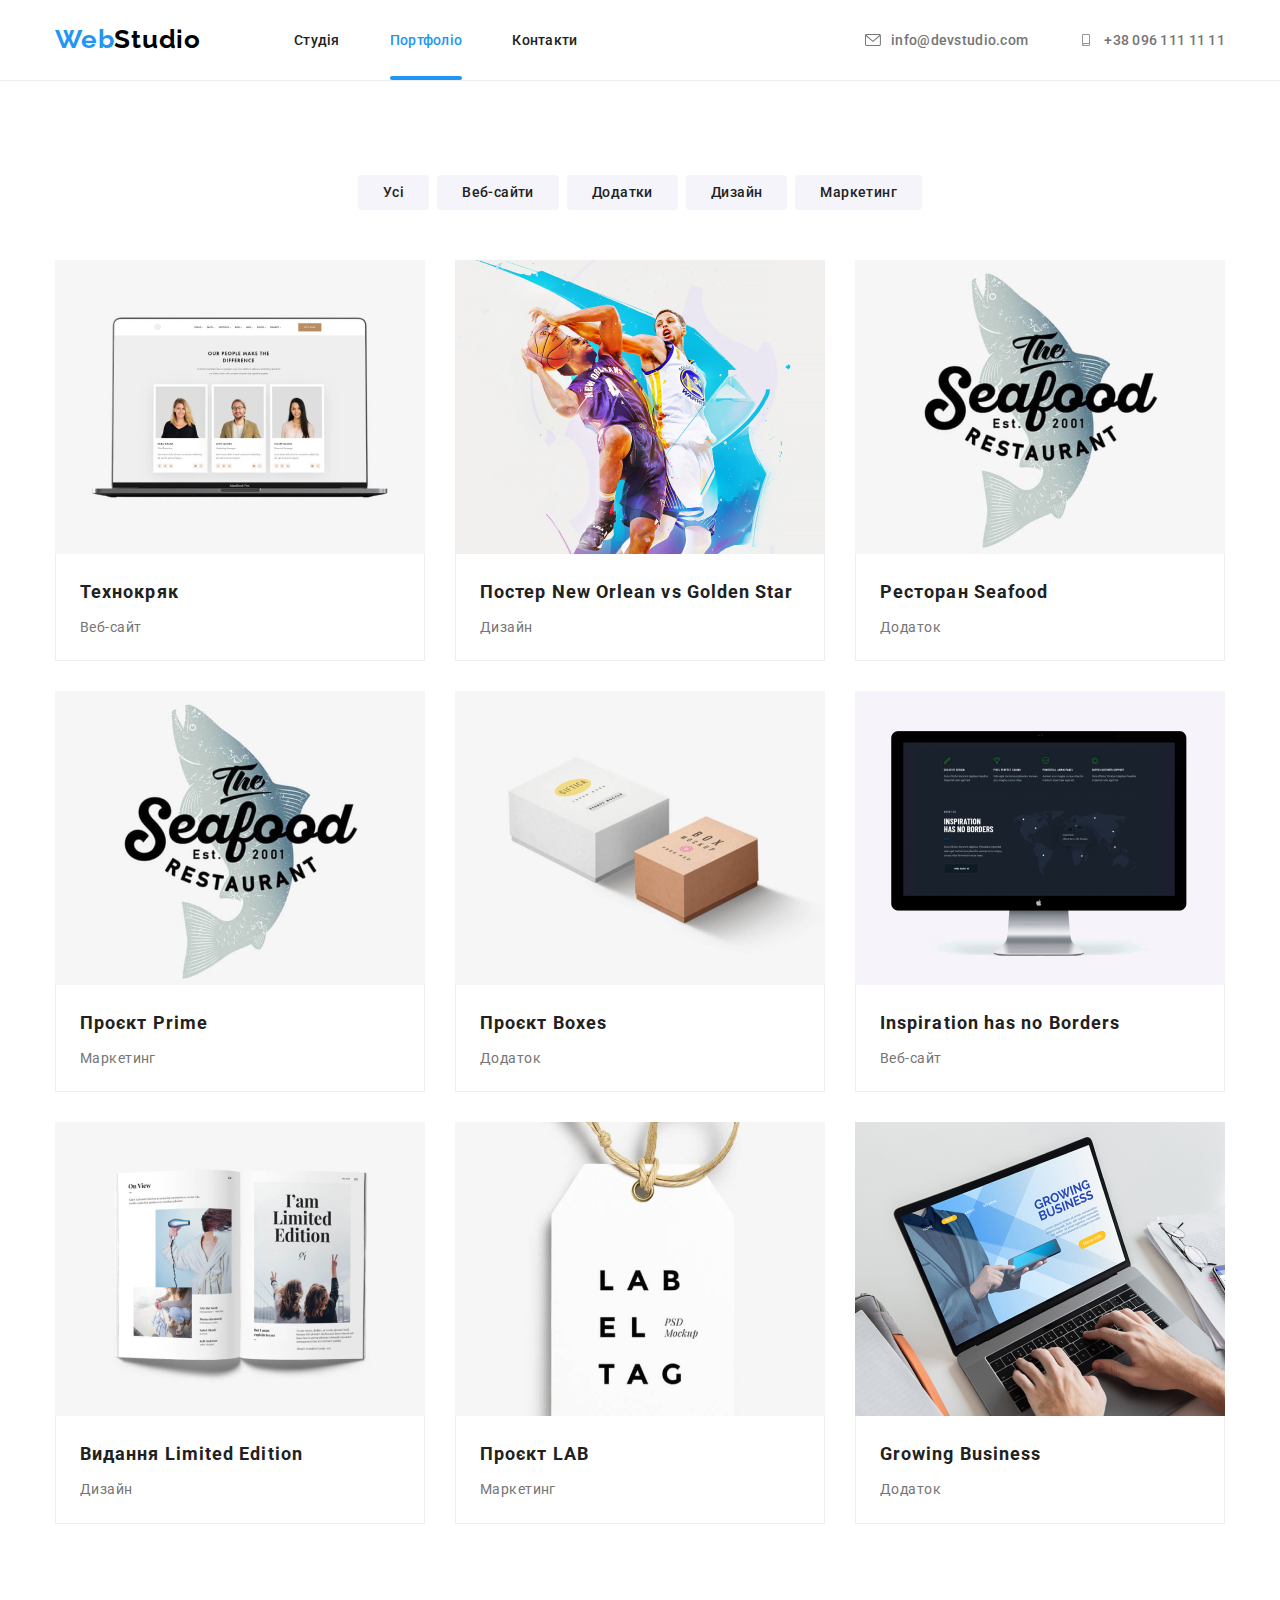
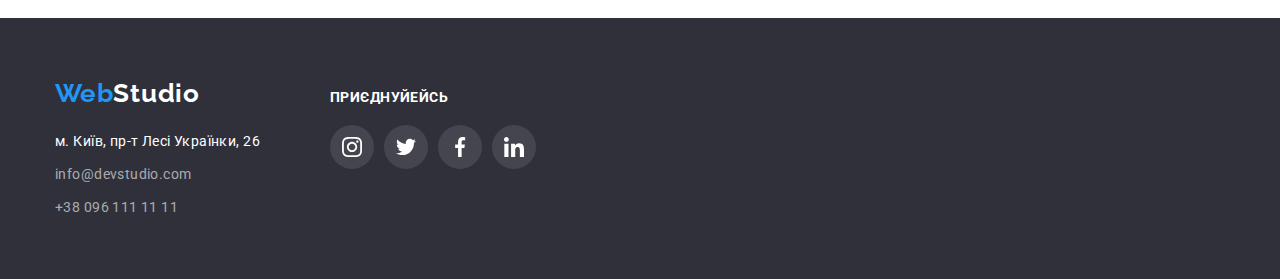
==== portfolio.html @ 69ad5445 "Initial commit" ====
<!DOCTYPE html>
<html lang="uk">

<head>
    <meta charset="UTF-8">
    <meta http-equiv="X-UA-Compatible" content="IE=edge">
    <meta name="viewport" content="width=device-width, initial-scale=1.0">
    <title>WebStudio</title>
    <link
        href="https://fonts.googleapis.com/css2?family=Raleway:wght@700&family=Roboto:wght@400;500;700;900&display=swap"
        rel="stylesheet" />
    <link rel="stylesheet"
        href="https://cdnjs.cloudflare.com/ajax/libs/modern-normalize/1.0.0/modern-normalize.min.css" />
    <link rel="stylesheet" href="./css/styles.css">
</head>

<body>
    <!--Навигація-->
    <header class="header">
    
        <div class="container">
            <a href="" lang="en" class="header-logo link ">Web<span class="accent">Studio</span></a>
            <nav class="nav">
                <ul class="nav-list list">
    
                    <li class="user"><a class="link up " href="./index.html">Студія</a></li>
                    <li class="user"><a class="link up current" href="./portfolio.html">Портфоліо</a></li>
                    <li class="user"><a class="link up" href="">Контакти</a></li>
                </ul>
            </nav>
            <!--Контактні данні-->
    
            <ul class="contacts-list list ">
                <li class="contacts-item ">
                    <a class="contacts-link link up" href="meilto:info@devstudio.com">
                        <svg class="icon-envelope" with="10" height="16">
                            <use href="./svg/symbol-defs.svg#mail"></use>
                        </svg>
                        info@devstudio.com
                    </a>
                </li>
                <li class="contacts-item "><a class="contacts-link link up" href="tel:+380961111111">
                        <svg class="icon-envelope" with="10" height="16">
                            <use href="./svg/symbol-defs.svg#smartphone"></use>
                        </svg>
                        +38 096 111 11
                        11</a>
                </li>
            </ul>
    
    
        </div>
    
    </header>
    <main>
        <section class="sekt">
            <div class="container teami">
                <h1 class="visually-hidden">Portfolio</h1>
                <ul class="my-btn list">
                    <li class="it-btn"><button type="button" class="button">Усі</button></li>
                    <li class="it-btn"><button type="button" class="button">Веб-сайти</button></li>
                    <li class="it-btn"><button type="button" class="button">Додатки</button></li>
                    <li class="it-btn"><button type="button" class="button">Дизайн</button></li>
                    <li class="it-btn"><button type="button" class="button">Маркетинг</button></li>
                </ul>
                <!--Портфолио-->
                <ul class="wrap list">
                    <li class="my-wrap">
                        <a class="seck-wrap link" href="">
                            <div class="project-thumb">
                                <div class="project-overlay">
                                    <p class="project-content">
                                        Технокряк это современная площадка распространения коронавируса. Компании используют эту платформу для цифрового
                                        шпионажа и атак на защищённые сервера конкурентов.
                                    </p>
                                </div>
                            <img src="./images/portfolio/texn.jpg"
                            alt="Ноутбук з відкритою сторінкою сайта з картками працівників " width="370">
                            </div>
                    <div class="wrap-img">
                            <h2 class="socials">Технокряк</h2>
                            <p class="text">Веб-сайт</p>
                    </div>

                        </a>
                        
                    </li>
                    <li class="my-wrap">
                     <a class="seck-wrap link" href="">
                        <div class="project-thumb">
                            <div class="project-overlay">
                                <p class="project-content">
                                    Технокряк это современная площадка распространения коронавируса. Компании используют эту платформу для цифрового
                                    шпионажа и атак на защищённые сервера конкурентов.
                                </p>
                            </div>
                        <img src="./images/portfolio/bask.jpg"
                        alt="Двоє чоловіків, які грають у баскетбол за різні команди, борються за м'яч"
                        width="370">
                        </div>
                        <div class="wrap-img">
                    <h2 lang="en" class="socials">Постер New Orlean vs Golden Star</h2>
                        <p class="text">Дизайн</p>
                </div>
                     </a>
                          </li>
                    <li class="my-wrap">
                        <a class="seck-wrap link" href="">
                            <div class="project-thumb">
                                <div class="project-overlay">
                                    <p class="project-content">
                                        Технокряк это современная площадка распространения коронавируса. Компании используют эту платформу для цифрового
                                        шпионажа и атак на защищённые сервера конкурентов.
                                    </p>
                                </div>
                            <img src="./images/portfolio/rest.jpg" alt="Полупрозрачная рыба на фоне надписи"
                            width="370">
                            </div>
                            <div class="wrap-img">
                        <h2 class="socials">Ресторан Seafood</h2>
                            <p class="text">Додаток</p>
                    </div>
                        </a>
                          

                    </li>
                    <li class="my-wrap">
                       <a class="seck-wrap link" href="">
                        <div class="project-thumb">
                            <div class="project-overlay">
                                <p class="project-content">
                                    Технокряк это современная площадка распространения коронавируса. Компании используют эту платформу для цифрового
                                    шпионажа и атак на защищённые сервера конкурентов.
                                </p>
                            </div>
                        <img src="./images/portfolio/irpods.jpg" alt="Великі навушники" width="370">
                        </div>
                        <div class="wrap-img">
                        <h2 lang="en" class="socials">Проєкт Prime</h2>
                            <p class="text">Маркетинг</p>
                    </div>
                       </a>
                           

                    </li>
                    <li class="my-wrap">
                        <a class="seck-wrap link" href="">
                            <div class="project-thumb">
                                <div class="project-overlay">
                                    <p class="project-content">
                                        Технокряк это современная площадка распространения коронавируса. Компании используют эту платформу для цифрового
                                        шпионажа и атак на защищённые сервера конкурентов.
                                    </p>
                                </div>
                            <img src="./images/portfolio/box.jpg" alt="Дві коробки - велика та маленька" width="370">
                            </div>
                            <div class="wrap-img">
                                <h2 lang="en" class="socials">Проєкт Boxes</h2>
                                    <p class="text">Додаток</p>
                            </div>
                        </a>
                           

                    </li>
                    <li class="my-wrap">
                        <a class="seck-wrap link" href="">
                            <div class="project-thumb">
                                <div class="project-overlay">
                                    <p class="project-content">
                                        Технокряк это современная площадка распространения коронавируса. Компании используют эту платформу для цифрового
                                        шпионажа и атак на защищённые сервера конкурентов.
                                    </p>
                                </div>
                            <img src="./images/portfolio/monitor.jpg"
                            alt="Компьютер с открытой страницой сайта с изображением карты" width="370">
                            </div>
                    <div class="wrap-img">
                            <h2 lang="en" class="socials">Inspiration has no Borders</h3>
                            <p class="text">Веб-сайт</p>
                    </div>
                        </a>
                           

                    </li>
                    <li class="my-wrap">
                        
                        <a class="seck-wrap link" href="">
                            <div class="project-thumb">
                                <div class="project-overlay">
                                    <p class="project-content">
                                        Технокряк это современная площадка распространения коронавируса. Компании используют эту платформу для цифрового
                                        шпионажа и атак на защищённые сервера конкурентов.
                                    </p>
                                </div>
                            <img src="./images/portfolio/book.jpg"
                            alt="Відкрита книга із зображеннями жінок написом обмежений випуск" width="370">
                            </div>
                            <div class="wrap-img">
                            <h2 lang="en" class="socials">Видання Limited Edition</h3>
                            <p class="text">Дизайн</p>
                            </div></a>

                    </li>
                    <li class="my-wrap">
                        
                           <a class="seck-wrap link" href="">
                            <div class="project-thumb">
                                <div class="project-overlay">
                                    <p class="project-content">
                                        Технокряк это современная площадка распространения коронавируса. Компании используют эту платформу для цифрового
                                        шпионажа и атак на защищённые сервера конкурентов.
                                    </p>
                                </div>
                            <img src="./images/portfolio/lebe.jpg" alt="Бірка з написом Lab el tag в PSD макеті"
                            width="370">
                            </div>
                            <div class="wrap-img">
                            <h2 lang="en" class="socials">Проєкт LAB</h3>
                            <p class="text">Маркетинг</p>
                    </div>
                           </a>

                    </li>
                    <li class="my-wrap">
                        
                          <a class="seck-wrap link" href="">
                            <div class="project-thumb">
                                <div class="project-overlay">
                                    <p class="project-content">
                                        Технокряк это современная площадка распространения коронавируса. Компании используют эту платформу для цифрового
                                        шпионажа и атак на защищённые сервера конкурентов.
                                    </p>
                                </div>
                            <img src="./images/portfolio/laptop.jpg"
                            alt="Чоловічі руки натискають на кнопки клавіатури в ноутбуку, в якому відкрито сторінку із зображенням чоловіка з телефоном"
                            width="370">
                            </div>
                    <div class="wrap-img">
                        <h2 lang="en" class="socials">Growing Business</h3>
                            <p class="text">Додаток</p>
                    </div>
                          </a>

                    </li>
                </ul>
            </div>

        </section>
    </main>
 <!--Футер-->
 <footer class="address">
    <div class="container footer-flex">
     <div>
        <a href="./index.html" lang="en" class="footer-logo link">Web<span class="accent">Studio</span></a>
        
        <address class="footer-address">
            <ul class="list">
                <li class="add-link"><a href="https://goo.gl/maps/Q1Ch7mxqpmP8pEwYA" target="_blank"
                        rel="noopener nofollow " class="adress-link link">м. Київ, пр-т Лесі Українки, 26</a></li>
                <li class="abb-link"><a class="address-contact link"
                        href="meilto:info@devstudio.com">info@devstudio.com</a></li>
                <li class="abb-link"><a class="address-contact link" href="tel:+380961111111">+38 096 111 11 11</a></li>
            </ul>
    

    </address>
     </div>
    <div class="accost">
        <p class="social-title">ПРИЄДНУЙЕЙСЬ</p>
        <ul class="network-list-company list">
            <li class="item">
                <a href="#" class="network-link-company">
                    <svg class="icon-network-company">
                        <use href="./svg/symbol-defs.svg#instagram"></use>
                    </svg>
                </a>
            </li>
            <li class="item">
                <a href="#" class="network-link-company">
                    <svg class="icon-network-company">
                        <use href="./svg/symbol-defs.svg#twitter-"></use>
                    </svg>
                </a>
            </li>
            <li class="item">
                <a href="#" class="network-link-company">
                    <svg class="icon-network-company">
                        <use href="./svg/symbol-defs.svg#facebook"></use>
                    </svg>
                </a>
            </li>
            <li class="item">
                <a href="#" class="network-link-company">
                    <svg class="icon-network-company">
                        <use href="./svg/symbol-defs.svg#linkedin"></use>
                    </svg>
                </a>
            </li>
        </ul>
    </div>
</div>
</div>
</footer>


</body>

</html>
---- css/styles.css ----
:root {
  --primary-text-color: #757575;
  --title-text-color: #212121;
  --acccent-color: #2196f3;
  --primary-white-color: #ffffff;
  --black-color: #000000;
  --text-footer: rgba(255, 255, 255, 0.6);
  --secondary-bg-color: #f5f4fa;
  --title-text-color: #212121;
  --footer-bg-color: #2f303a;
  --primary-font-weight: 400;
  --secondary-font-weight: 500;
  --title-font-weight: 700;
  --hero-title-font-weight: 900;
}
body {
  background-color: var(--primary-white-color);
  color: var(--primary-text-color);
  letter-spacing: 0.03em;
  font-family: Roboto, sans-serif;
  font-size: 14px;
}
.visually-hidden {
  position: absolute;
  white-space: nowrap;
  width: 1px;
  height: 1px;
  overflow: hidden;
  border: 0;
  padding: 0;
  clip: rect(0 0 0 0);
  clip-path: inset(50%);
  margin: -1px;
}
.link {
  text-decoration: none;
  color: inherit;
  
}

.list {
  margin: 0;
  padding-left: 0;
  list-style: none;
}
h1,
h2,
h3,
h4,
h5,
h6
p{
  margin: 0;
}
img{
  margin-right: 0;
  display: block;
  /*min-width: 100%;*/
  height: auto;
}

.container{
  width: 1200px;
  margin: 0 auto;
  padding: 0 15px;
}
.section{
  padding-top: 94px;
  padding-bottom: 94px;
}
/* Навігація*/

.header .container{
  display: flex;
  align-items: center;
 
}
.header{
  border-bottom: 1px solid #ECECEC;

}
.header-logo {
  align-items: center;
display: block; 
padding-top: 24px;
padding-bottom: 25px;
  font-weight: 700;
  font-size: 26px;
  font-family: 'Raleway';
  letter-spacing: 0.03em;
  color: var(--acccent-color);
  line-height: calc(31 / 26);
}
.header-logo .accent {
  color: var(--black-color);
}
.footer-logo {
  display: block;
    font-family: 'Raleway';
  font-style: normal;
  font-weight: 700;
  font-size: 26px;
  line-height: calc(31 / 26);
  color: var(--acccent-color);
}

.accent {
  font-weight: 700;
  font-family: 'Raleway';
  letter-spacing: 0.03em;
  color: var(--primary-white-color);
  line-height: calc(16 / 14);
}

.nav {    margin-left: 93px;
  color: var(--title-text-color);
  font-weight: 500;
  font-size: 14px;
  letter-spacing: 0.02em;
  line-height: calc(16 / 14);
}
.nav a:hover,.nav:focus {
  color: var(--acccent-color);
}
.current{
 position: relative;
 
    color: var(--acccent-color)
}
.nav-list{
 
  display: flex;
  align-items: center;
  gap: 50px;
}
.user .up:focus{
  color: #2196F3;;
}
.current::after{position: absolute;
  display: block;
  width: 100%;
content:'';
background: #2196F3;
border-radius: 2px;

height: 4px;
bottom: 0;

}
.up{
  align-items: center;
  display: block;
  padding-top: 32px;
  padding-bottom: 32px;
  transition-property: color;
  transition-duration:  250ms;
  transition-timing-function: cubic-bezier(0.4, 0, 0.2, 1);
}
.up:focus{border-radius: 4px; border: 1px solid #2196F3;

}
.user:focus{ border-radius: 4px; border: 1px solid #2196F3;}
.icon-envelope{
  margin-right: 10px;
  width: 16px;
  height: 12px;
  fill: currentColor;
  
}

.contacts-link {
  display: flex;
  align-items: center;
  font-size: 14px;
  color: var(--primary-text-color);
  letter-spacing: 0.02em;
  font-weight: 500;
  line-height: calc(16 / 14);
}
.contacts-link:hover,
.contacts-link:focus {
  color: var(--acccent-color);
  letter-spacing: 0.02em;
  font-weight: 500;
  line-height: calc(16 / 14);
}
.contacts-list{
  display: flex;
  align-items: center;
  margin-left: auto;
}
.contacts-item + .contacts-item{
margin-left: 50px;
}
/*Структура діяльності*/
.hero {margin: 0 auto;
    max-width: 1600px;
    min-height: 600px;
  padding: 200px 0;
  background: var(--footer-bg-color);
  background-image: linear-gradient(to right, rgba(47, 48, 58, 0.4), rgba(47, 48, 58, 0.4)), url(../svg/hero-bg.jpg);
  background-size: cover;
  background-position: center;
}
.hiro-title {
  color: var(--primary-white-color);
  font-weight: 900;
  font-size: 44px;
  line-height: 1.36;
  text-align: center;
  letter-spacing: 0.06em;
  text-transform: uppercase;
  width: 696px;
  margin: 0 auto;
  margin-bottom: 30px;
}

.hero .button {
  background: var(--acccent-color);
  color: var(--primary-white-color);
  cursor: pointer;
  font-family: inherit;
  font-weight: 700;
  font-size: 16px;
  line-height: 1.88;
  text-align: center;
  letter-spacing: 0.06em;
}
.features-title {
  margin-bottom: 10px;
  font-weight: 700;
  font-size: 14px;
  line-height: calc(16 / 14);
  color: var(--title-text-color);
  text-transform: uppercase;
}
.icons-features {
  display: flex;
  justify-content: center;
  align-items: center;
background: #F5F4FA;
border-radius: 4px;
height: 120px;
margin-bottom: 30px;}
.my-features {
  display: flex;
  column-gap: 30px;}
.features-item {width: 270px;}
.features-text {
 margin-top: 0;
  margin-bottom: 0px;
  line-height: calc(24 / 14);
}
/*Чим ми займаємося*/
.doing-list{
  display: flex;
  column-gap: 30px;
}

.doing {
 padding-top: 0;
 
}
.team {
  padding-top: 94px;
  padding-bottom: 94px;
  background: #F5F4FA;
}
.section-title{
margin-bottom: 50px;
  font-weight: 700;
  font-size: 36px;
  line-height: 1.16;
  letter-spacing: 0.03em;
  color: var(--title-text-color);
  text-align: center;
  
}
.thumb  {
  align-items: center;
  position: relative;
  width: 370px;
}
.work-thumb {
 
  position: absolute;
  width: 100%;
  height: 70px;
  display: flex;
  flex-direction: column;
 justify-content: center;
  font-family: 'Roboto';
font-style: normal;
font-weight: 700;
font-size: 14px;
line-height: 16px;
text-align: center;
letter-spacing: 0.03em;
text-transform: uppercase;
background: rgba(47, 48, 58, 0.8);
color: #FFFFFF;
 bottom: 0;
}
.work-thumb .h3{
  text-align: center;
  align-items: center;
  justify-content: center;
}
/*Наша команда*/
.team-list{
  display: flex;
  column-gap: 30px;
}
.team-item {padding-top: 94px;
  padding-bottom: 94px;
  background: #F5F4FA;
}
.team-it{
  box-shadow: 0px 1px 3px rgba(0, 0, 0, 0.12), 0px 1px 1px rgba(0, 0, 0, 0.14), 0px 2px 1px rgba(0, 0, 0, 0.2);
border-radius: 0px 0px 4px 4px;
  background: #FFFFFF;
}
.team-img{
justify-content: center;
padding-top: 30px;
padding-bottom: 30px;
background: #FFFFFF;

}
.team-user {
  text-align: center;

  font-size: 16px;
  font-weight: 500;
  line-height: calc(19 / 16);

  color: var(--title-text-color);
}
.team-text {
  margin-top: 10px;
  margin-bottom: 0;
  text-align: center;
  font-family: inherit;
  font-size: 16px;
  line-height: calc(19 / 16);
  font-family: 'Roboto';
font-style: normal;
font-weight: 400;
color: #757575;
letter-spacing: 0.03em;
}
.icon-list {
  display: flex;
  margin-top: 16px;
  gap: 10px;
  justify-content: center;
  text-align: center;
}

.icon-link {
  display: flex;
  
  transition-property: color, background-color;
    transition-duration: 250ms;
    transition-timing-function: cubic-bezier(0.4, 0, 0.2, 1);
  align-items: center;
  justify-content: center;
   border-radius: 50%;
   color: #AFB1B8;
width: 100%;
height: 100%;
}
.icon-link:hover,
.icon-link:focus {
  color:#FFFFFF;
  background-color: #2196F3;
  
}
.icon-network {
  transition-property: background-color;
  transition-property: color;
 width: 20px;
  height: 20px;
  fill: currentColor;

}
/*ПОСТІЙНІ КЛІЄНТИ*/
.clients-list{
 
  display: flex;
gap: 30px;
justify-content: center;
 width: 100%;
height: 100%;

}
.clients-list .itemi:focus{
  border: 1px solid #2196F3;
}

.itemi{
 
 width: 170px;
height: 92px;
border: 1px solid #AFB1B8;
border-radius: 4px;
justify-content: center;
display: block;
align-items: center;

}


.itemi:hover, .itemi:focus{
  border: 1px solid #2196F3;
}
.client-icons{
 

}
.client-link:hover,.client-link:focus{
  color: #2196F3;
  transition-property: border-color;
  transition-property: color;
}
.client-link{
  transition-property: color, border-color;
  transition-duration: 250ms;
  transition-timing-function: cubic-bezier(0.4, 0, 0.2, 1);
  display: inline-flex;
  justify-content: center;
  align-items: center;
 width: 100%;
height: 100%;
fill: currentColor;
color: #AFB1B8;
}

/*Кнопки*/

.bt{text-align: center;}
.hero-btn {
  width: 216px;
  height: 50px;
justify-content: center;
font-weight: 700;
  font-family: 'Roboto';
  border: 0;
  border-radius: 4px;
  background: var(--acccent-color);
  font-style: normal;
  font-weight: 500;
  line-height: calc(30 / 16);
  text-align: center;
  color: var(--primary-white-color);
  cursor: pointer;
  letter-spacing: 0.06em;
}

.hero-btn:hover, .hero-btn:focus  {
background: #188CE9;
}

    .sekt{
 padding-top: 94px;
    padding-bottom: 94px;
    }
.my-btn{
 justify-content: center;
  margin-bottom: 50px;
  gap: 8px;
  display: flex;
 
}


.it-btn:hover, it-btn:focus{
  box-shadow: 0px 1px 1px rgb(0 0 0 / 12%), 0px 4px 4px rgb(0 0 0 / 6%), 1px 4px 6px rgb(0 0 0 / 16%);
}
.button {
  transition-property: color, background-color;
    transition-duration: 250ms;
    transition-timing-function: cubic-bezier(0.4, 0, 0.2, 1);
  padding: 6px 25px;
  cursor: pointer;
  font-family: 'Roboto';
  border: 0;
  border-radius: 4px;
  color: var(--title-text-color);
  background: var(--secondary-bg-color);
  font-style: normal;
 letter-spacing: 0.03em;
  font-weight: 500;
  line-height: calc(26 / 16);
  text-align: center;
  color: var(--title-text-color);
}

.button:hover,
.button:focus {
  cursor: pointer;
  font-weight: 500;
  border-radius: 4px;
  border: 0;
  background: var(--acccent-color);
  color: #ffffff;
  font-style: normal;
  font-weight: 500;
  line-height: calc(26 / 16);
  text-align: center;
  box-shadow: 0px 3px 1px rgba(0, 0, 0, 0.1), 0px 1px 2px rgba(0, 0, 0, 0.08), 0px 2px 2px rgba(0, 0, 0, 0.12);
}
/*Футер*/
.address{
background: #2F303A;
padding-bottom: 60px;
padding-top: 60px;
}
.footer-address{
  margin-top: 20px;
font-style: normal;
}
.add-link{
margin-top: 20px;
}
.abb-link{
margin-top: 9px;
}
.adress-link{
display: block;

font-size: 14px;
color: #FFFFFF;
line-height: calc(24 / 14);
}
.address-contact{
  display: block;
  transition-property: color;
  transition-duration: 250ms;
font-weight: 400;
font-size: 14px;
line-height: calc(24 / 14);
color: rgba(255, 255, 255, 0.6);

}
.address-contact:hover, .address-contact:focus{
  color: #2196F3;
}
/*Портфолио*/
.wrap{ 
  display: block;
 display: flex;
flex-wrap: wrap;
gap: 30px;
width: 100%;    
}
.project-thumb {position: relative;
  overflow: hidden;
}
.project-overlay{
 
  position: absolute;
  width: 100%;
  height: 100%;
 
  top: 0;
  left: 0;
  background-color: rgba(33, 150, 243, 0.9);

  transform: translatey(100%);
  transition: transform 250ms cubic-bezier(0.4, 0, 0.2, 1);
}
.my-wrap a:hover .project-overlay,
.my-wrap a:focus .project-overlay {
  transform: translatey(0);
}

.project-content{
  margin: 0;
  font-family: 'Roboto';
font-style: normal;
font-weight: 400;
font-size: 18px;
line-height: 28px;
margin: 0;
padding: 64px 24px;
letter-spacing: 0.03em;

color: #FFFFFF;
}
.my-wrap{
  display: flex;
}
.seck-wrap {
  background: #FFFFFF;

  transition-property: color, background-color;
  transition-duration: 250ms;
  transition-timing-function: cubic-bezier(0.4, 0, 0.2, 1);
  display: block;
}
.seck-wrap:hover,.seck-wrap:focus{
  box-shadow: 0px 1px 1px rgba(0, 0, 0, 0.12), 0px 4px 4px rgba(0, 0, 0, 0.06), 1px 4px 6px rgba(0, 0, 0, 0.16);
}
.my-wrap:hover,.my-wrap:focus{
  box-shadow: 0px 1px 1px rgba(0, 0, 0, 0.12), 0px 4px 4px rgba(0, 0, 0, 0.06), 1px 4px 6px rgba(0, 0, 0, 0.16);
}
.wrap-img{
padding-left: 24px;
padding-right: 24px;
padding-top: 20px;
padding-bottom: 20px;
border-bottom:1px solid #EEEEEE;
border-left:1px solid #EEEEEE;
border-right:1px solid #EEEEEE;
flex-wrap: wrap;
}
.socials {
 
  margin-bottom: 0;
  font-style: normal;
  font-weight: 700;
  line-height: calc(36 / 18);
  letter-spacing: 0.06em;
  color: var(--title-text-color);
  font-size: 18px;
}
.text {margin-top: 4px;
  margin-bottom: 0;
  font-style: normal;
  font-weight: 400;
  line-height: calc(30 / 16);
}
/*ПРИЄДНУЙЕЙСЬ*/
.social-title{
  font-family: 'Roboto';
font-style: normal;
font-weight: 700;
line-height: calc(16 / 14);
line-height: 16px;
letter-spacing: 0.03em;
text-transform: uppercase;
margin-bottom: 20px;
margin-top: 0;
color: #FFFFFF;
}
.accost{margin-left: 70px;}
.network-list-company{
  display: flex;
}
.network-list-company{
  gap: 10px;
}
.network-link-company{
  transition-property: background-color;
  transition-duration: 250ms;
  transition-timing-function: cubic-bezier(0.4, 0, 0.2, 1);
  display: inline-flex;
  align-items: center;
  justify-content: center;
  border-radius: 50%;
  background: rgba(255, 255, 255, 0.1);
  width: 44px;
  height: 44px;}
.icon-network-company{
  height: 20px;
  width: 20px;
  transition-property: color;
  transition-duration: 250ms;
  }
  
  .network-link-company{
    fill: #FFFFFF;
  }
.network-link-company:hover,.network-link-company:focus{
    background: #2196F3;
    cursor: pointer;
  }
.footer-flex{   
   display: flex;
  align-items: baseline;}
  .item{
    transition-property: background-color;
    transition-duration: 250ms;
    transition-timing-function: cubic-bezier(0.4, 0, 0.2, 1);
    width: 44px;
  height: 44px;
  }
  
   
/* Modal */
.backdrop {
  position: fixed;
  top: 0;
  left: 0;
  width: 100%;
  height: 100%;
  background-color: rgba(0, 0, 0, 0.2);
  opacity: 1;

  transition: opacity 250ms;
}

.backdrop.is-hidden {
  opacity: 0;
  pointer-events: none;
}

.backdrop.is-hidden .modal {
  transform: translate(-50%, -50%) scale(0.9);
  opacity: 0;
}

.modal {
  position: absolute;
  top: 50%;
  left: 50%;

  min-height: 580px;
  min-width: 528px;

  box-shadow: 0px 1px 3px rgba(0, 0, 0, 0.12), 0px 1px 1px rgba(0, 0, 0, 0.14),
    0px 2px 1px rgba(0, 0, 0, 0.2);
  border-radius: 4px;
  background-color: var(--primary-white-color);

  transform: translate(-50%, -50%) scale(1);
  opacity: 1;
  transition: transform 250ms cubic-bezier(0.4, 0, 0.2, 1),
    opacity 250ms cubic-bezier(0.4, 0, 0.2, 1);
}

.modal-button {
  position: absolute;
  top: 8px;
  right: 8px;

  display: inline-flex;
  justify-content: center;
  align-items: center;

  padding: 0;
  width: 30px;
  height: 30px;
  border: 1px solid rgba(0, 0, 0, 0.1);
  border-radius: 50%;
  background-color: #FFFFFF;
}

.modal-button:hover,
.modal-button:focus {
  cursor: pointer;
  /* color: var(--accent-color); */
}

.icon-close:hover,
.icon-close:focus {
  fill: currentColor;
}
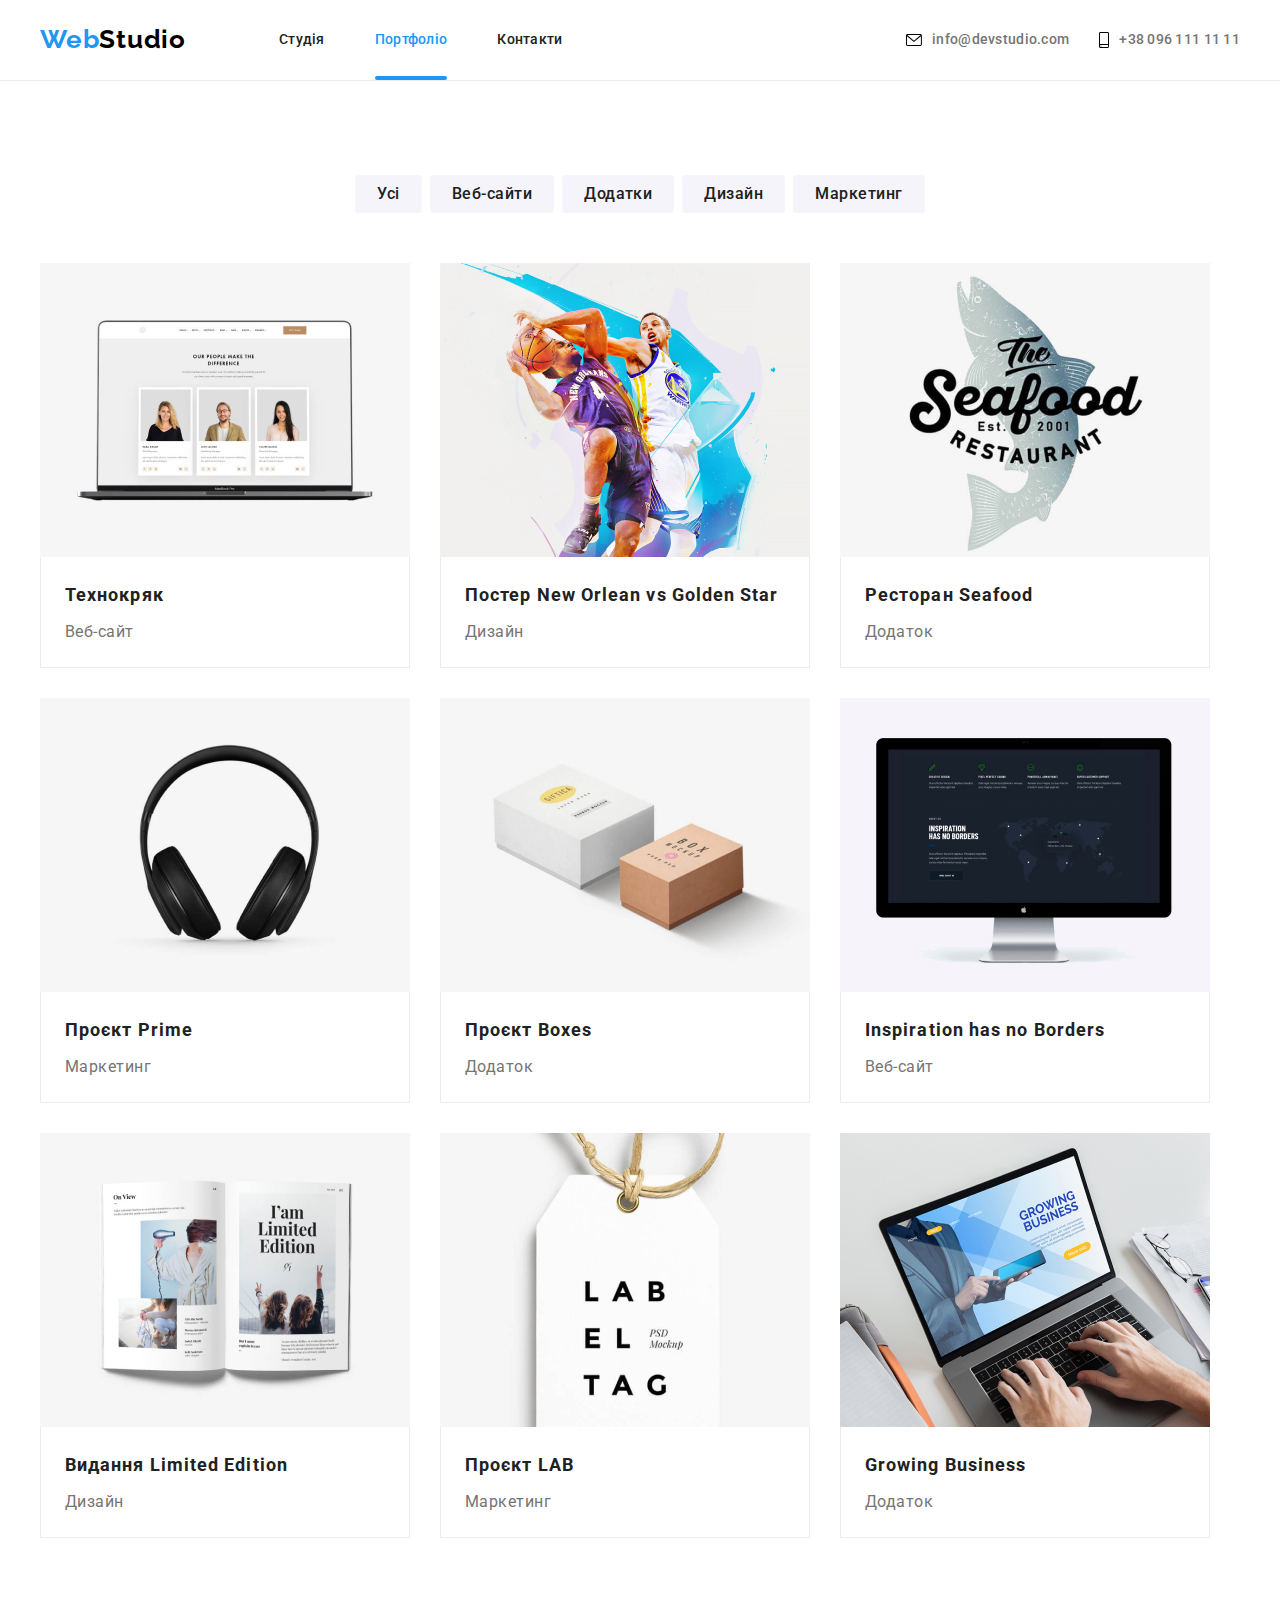
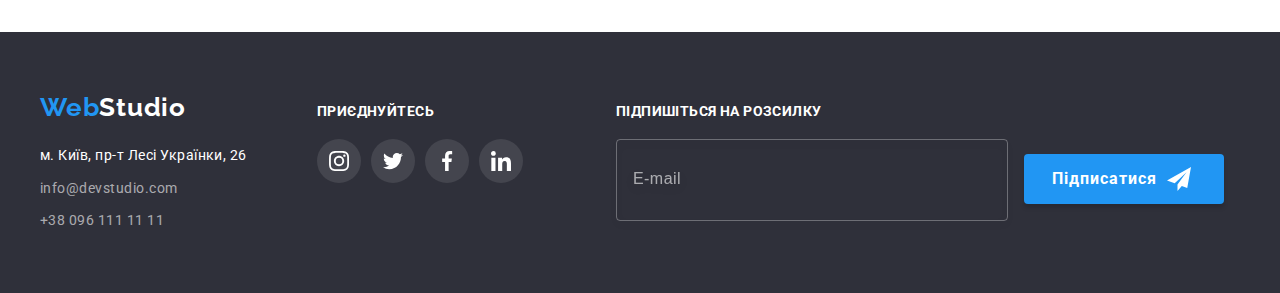
==== commit e0a826db: "jjj" ====
--- a/portfolio.html
+++ b/portfolio.html
@@ -1,308 +1,364 @@
-<!DOCTYPE html>
-<html lang="uk">
-
-<head>
-    <meta charset="UTF-8">
-    <meta http-equiv="X-UA-Compatible" content="IE=edge">
-    <meta name="viewport" content="width=device-width, initial-scale=1.0">
-    <title>WebStudio</title>
-    <link
-        href="https://fonts.googleapis.com/css2?family=Raleway:wght@700&family=Roboto:wght@400;500;700;900&display=swap"
-        rel="stylesheet" />
-    <link rel="stylesheet"
-        href="https://cdnjs.cloudflare.com/ajax/libs/modern-normalize/1.0.0/modern-normalize.min.css" />
-    <link rel="stylesheet" href="./css/styles.css">
-</head>
-
-<body>
-    <!--Навигація-->
-    <header class="header">
-    
-        <div class="container">
-            <a href="" lang="en" class="header-logo link ">Web<span class="accent">Studio</span></a>
-            <nav class="nav">
-                <ul class="nav-list list">
-    
-                    <li class="user"><a class="link up " href="./index.html">Студія</a></li>
-                    <li class="user"><a class="link up current" href="./portfolio.html">Портфоліо</a></li>
-                    <li class="user"><a class="link up" href="">Контакти</a></li>
-                </ul>
-            </nav>
-            <!--Контактні данні-->
-    
-            <ul class="contacts-list list ">
-                <li class="contacts-item ">
-                    <a class="contacts-link link up" href="meilto:info@devstudio.com">
-                        <svg class="icon-envelope" with="10" height="16">
-                            <use href="./svg/symbol-defs.svg#mail"></use>
-                        </svg>
-                        info@devstudio.com
-                    </a>
-                </li>
-                <li class="contacts-item "><a class="contacts-link link up" href="tel:+380961111111">
-                        <svg class="icon-envelope" with="10" height="16">
-                            <use href="./svg/symbol-defs.svg#smartphone"></use>
-                        </svg>
-                        +38 096 111 11
-                        11</a>
-                </li>
-            </ul>
-    
-    
-        </div>
-    
-    </header>
-    <main>
-        <section class="sekt">
-            <div class="container teami">
-                <h1 class="visually-hidden">Portfolio</h1>
-                <ul class="my-btn list">
-                    <li class="it-btn"><button type="button" class="button">Усі</button></li>
-                    <li class="it-btn"><button type="button" class="button">Веб-сайти</button></li>
-                    <li class="it-btn"><button type="button" class="button">Додатки</button></li>
-                    <li class="it-btn"><button type="button" class="button">Дизайн</button></li>
-                    <li class="it-btn"><button type="button" class="button">Маркетинг</button></li>
-                </ul>
-                <!--Портфолио-->
-                <ul class="wrap list">
-                    <li class="my-wrap">
-                        <a class="seck-wrap link" href="">
-                            <div class="project-thumb">
-                                <div class="project-overlay">
-                                    <p class="project-content">
-                                        Технокряк это современная площадка распространения коронавируса. Компании используют эту платформу для цифрового
-                                        шпионажа и атак на защищённые сервера конкурентов.
-                                    </p>
-                                </div>
-                            <img src="./images/portfolio/texn.jpg"
-                            alt="Ноутбук з відкритою сторінкою сайта з картками працівників " width="370">
-                            </div>
-                    <div class="wrap-img">
-                            <h2 class="socials">Технокряк</h2>
-                            <p class="text">Веб-сайт</p>
-                    </div>
-
-                        </a>
-                        
-                    </li>
-                    <li class="my-wrap">
-                     <a class="seck-wrap link" href="">
-                        <div class="project-thumb">
-                            <div class="project-overlay">
-                                <p class="project-content">
-                                    Технокряк это современная площадка распространения коронавируса. Компании используют эту платформу для цифрового
-                                    шпионажа и атак на защищённые сервера конкурентов.
-                                </p>
-                            </div>
-                        <img src="./images/portfolio/bask.jpg"
-                        alt="Двоє чоловіків, які грають у баскетбол за різні команди, борються за м'яч"
-                        width="370">
-                        </div>
-                        <div class="wrap-img">
-                    <h2 lang="en" class="socials">Постер New Orlean vs Golden Star</h2>
-                        <p class="text">Дизайн</p>
-                </div>
-                     </a>
-                          </li>
-                    <li class="my-wrap">
-                        <a class="seck-wrap link" href="">
-                            <div class="project-thumb">
-                                <div class="project-overlay">
-                                    <p class="project-content">
-                                        Технокряк это современная площадка распространения коронавируса. Компании используют эту платформу для цифрового
-                                        шпионажа и атак на защищённые сервера конкурентов.
-                                    </p>
-                                </div>
-                            <img src="./images/portfolio/rest.jpg" alt="Полупрозрачная рыба на фоне надписи"
-                            width="370">
-                            </div>
-                            <div class="wrap-img">
-                        <h2 class="socials">Ресторан Seafood</h2>
-                            <p class="text">Додаток</p>
-                    </div>
-                        </a>
-                          
-
-                    </li>
-                    <li class="my-wrap">
-                       <a class="seck-wrap link" href="">
-                        <div class="project-thumb">
-                            <div class="project-overlay">
-                                <p class="project-content">
-                                    Технокряк это современная площадка распространения коронавируса. Компании используют эту платформу для цифрового
-                                    шпионажа и атак на защищённые сервера конкурентов.
-                                </p>
-                            </div>
-                        <img src="./images/portfolio/irpods.jpg" alt="Великі навушники" width="370">
-                        </div>
-                        <div class="wrap-img">
-                        <h2 lang="en" class="socials">Проєкт Prime</h2>
-                            <p class="text">Маркетинг</p>
-                    </div>
-                       </a>
-                           
-
-                    </li>
-                    <li class="my-wrap">
-                        <a class="seck-wrap link" href="">
-                            <div class="project-thumb">
-                                <div class="project-overlay">
-                                    <p class="project-content">
-                                        Технокряк это современная площадка распространения коронавируса. Компании используют эту платформу для цифрового
-                                        шпионажа и атак на защищённые сервера конкурентов.
-                                    </p>
-                                </div>
-                            <img src="./images/portfolio/box.jpg" alt="Дві коробки - велика та маленька" width="370">
-                            </div>
-                            <div class="wrap-img">
-                                <h2 lang="en" class="socials">Проєкт Boxes</h2>
-                                    <p class="text">Додаток</p>
-                            </div>
-                        </a>
-                           
-
-                    </li>
-                    <li class="my-wrap">
-                        <a class="seck-wrap link" href="">
-                            <div class="project-thumb">
-                                <div class="project-overlay">
-                                    <p class="project-content">
-                                        Технокряк это современная площадка распространения коронавируса. Компании используют эту платформу для цифрового
-                                        шпионажа и атак на защищённые сервера конкурентов.
-                                    </p>
-                                </div>
-                            <img src="./images/portfolio/monitor.jpg"
-                            alt="Компьютер с открытой страницой сайта с изображением карты" width="370">
-                            </div>
-                    <div class="wrap-img">
-                            <h2 lang="en" class="socials">Inspiration has no Borders</h3>
-                            <p class="text">Веб-сайт</p>
-                    </div>
-                        </a>
-                           
-
-                    </li>
-                    <li class="my-wrap">
-                        
-                        <a class="seck-wrap link" href="">
-                            <div class="project-thumb">
-                                <div class="project-overlay">
-                                    <p class="project-content">
-                                        Технокряк это современная площадка распространения коронавируса. Компании используют эту платформу для цифрового
-                                        шпионажа и атак на защищённые сервера конкурентов.
-                                    </p>
-                                </div>
-                            <img src="./images/portfolio/book.jpg"
-                            alt="Відкрита книга із зображеннями жінок написом обмежений випуск" width="370">
-                            </div>
-                            <div class="wrap-img">
-                            <h2 lang="en" class="socials">Видання Limited Edition</h3>
-                            <p class="text">Дизайн</p>
-                            </div></a>
-
-                    </li>
-                    <li class="my-wrap">
-                        
-                           <a class="seck-wrap link" href="">
-                            <div class="project-thumb">
-                                <div class="project-overlay">
-                                    <p class="project-content">
-                                        Технокряк это современная площадка распространения коронавируса. Компании используют эту платформу для цифрового
-                                        шпионажа и атак на защищённые сервера конкурентов.
-                                    </p>
-                                </div>
-                            <img src="./images/portfolio/lebe.jpg" alt="Бірка з написом Lab el tag в PSD макеті"
-                            width="370">
-                            </div>
-                            <div class="wrap-img">
-                            <h2 lang="en" class="socials">Проєкт LAB</h3>
-                            <p class="text">Маркетинг</p>
-                    </div>
-                           </a>
-
-                    </li>
-                    <li class="my-wrap">
-                        
-                          <a class="seck-wrap link" href="">
-                            <div class="project-thumb">
-                                <div class="project-overlay">
-                                    <p class="project-content">
-                                        Технокряк это современная площадка распространения коронавируса. Компании используют эту платформу для цифрового
-                                        шпионажа и атак на защищённые сервера конкурентов.
-                                    </p>
-                                </div>
-                            <img src="./images/portfolio/laptop.jpg"
-                            alt="Чоловічі руки натискають на кнопки клавіатури в ноутбуку, в якому відкрито сторінку із зображенням чоловіка з телефоном"
-                            width="370">
-                            </div>
-                    <div class="wrap-img">
-                        <h2 lang="en" class="socials">Growing Business</h3>
-                            <p class="text">Додаток</p>
-                    </div>
-                          </a>
-
-                    </li>
-                </ul>
-            </div>
-
-        </section>
-    </main>
- <!--Футер-->
- <footer class="address">
-    <div class="container footer-flex">
-     <div>
-        <a href="./index.html" lang="en" class="footer-logo link">Web<span class="accent">Studio</span></a>
-        
-        <address class="footer-address">
-            <ul class="list">
-                <li class="add-link"><a href="https://goo.gl/maps/Q1Ch7mxqpmP8pEwYA" target="_blank"
-                        rel="noopener nofollow " class="adress-link link">м. Київ, пр-т Лесі Українки, 26</a></li>
-                <li class="abb-link"><a class="address-contact link"
-                        href="meilto:info@devstudio.com">info@devstudio.com</a></li>
-                <li class="abb-link"><a class="address-contact link" href="tel:+380961111111">+38 096 111 11 11</a></li>
-            </ul>
-    
-
-    </address>
-     </div>
-    <div class="accost">
-        <p class="social-title">ПРИЄДНУЙЕЙСЬ</p>
-        <ul class="network-list-company list">
-            <li class="item">
-                <a href="#" class="network-link-company">
-                    <svg class="icon-network-company">
-                        <use href="./svg/symbol-defs.svg#instagram"></use>
-                    </svg>
-                </a>
-            </li>
-            <li class="item">
-                <a href="#" class="network-link-company">
-                    <svg class="icon-network-company">
-                        <use href="./svg/symbol-defs.svg#twitter-"></use>
-                    </svg>
-                </a>
-            </li>
-            <li class="item">
-                <a href="#" class="network-link-company">
-                    <svg class="icon-network-company">
-                        <use href="./svg/symbol-defs.svg#facebook"></use>
-                    </svg>
-                </a>
-            </li>
-            <li class="item">
-                <a href="#" class="network-link-company">
-                    <svg class="icon-network-company">
-                        <use href="./svg/symbol-defs.svg#linkedin"></use>
-                    </svg>
-                </a>
-            </li>
-        </ul>
-    </div>
-</div>
-</div>
-</footer>
-
-
-</body>
-
-</html>+<!DOCTYPE html>
+<html lang="Uk">
+  <head>
+    <meta charset="UTF-8" />
+    <meta http-equiv="X-UA-Compatible" content="IE=edge" />
+    <meta name="viewport" content="width=device-width, initial-scale=1.0" />
+    <title>Портфоліо</title>
+    <!-- Fonts -->
+    <link rel="preconnect" href="https://fonts.googleapis.com" />
+    <link rel="preconnect" href="https://fonts.gstatic.com" crossorigin />
+    <link
+      href="https://fonts.googleapis.com/css2?family=Raleway:wght@700&family=Roboto:wght@400;500;700;900&display=swap"
+      rel="stylesheet"
+    />
+    <!-- Modern-normalize CSS -->
+    <link
+      rel="stylesheet"
+      href="https://cdnjs.cloudflare.com/ajax/libs/modern-normalize/1.1.0/modern-normalize.min.css"
+      integrity="sha512-wpPYUAdjBVSE4KJnH1VR1HeZfpl1ub8YT/NKx4PuQ5NmX2tKuGu6U/JRp5y+Y8XG2tV+wKQpNHVUX03MfMFn9Q=="
+      crossorigin="anonymous"
+      referrerpolicy="no-referrer"
+    />
+    <!-- My CSS -->
+    <link rel="stylesheet" href="./css/styles.css" />
+  </head>
+  <body>
+    <!--
+      |============================
+      | Верхня лінія сторінки
+      |============================
+    -->
+
+    <header class="header section">
+      <div class="container header-flex">
+        <a href="./index.html" class="logo-web">Web<span class="logo-studio">Studio</span></a>
+        <nav class="nav">
+          <ul class="nav-list">
+            <li class="item"><a href="./index.html">Студія</a></li>
+            <li class="item"><a class="current" href="./portfolio.html">Портфоліо</a></li>
+            <li class="item"><a href="">Контакти</a></li>
+          </ul>
+        </nav>
+        <ul class="contacts">
+          <li class="contacts-item">
+            <a class="mail" href="mailto:info@devstudio.com">
+              <svg class="envelope" width="16" height="12">
+                <use href="./images/sprite-icons.svg#icon-envelope"></use>
+              </svg>
+              info@devstudio.com
+            </a>
+          </li>
+          <li class="contacts-item">
+            <a class="tel" href="tel:+380961111111">
+              <svg class="smartphone" width="10" height="16">
+                <use href="./images/sprite-icons.svg#icon-smartphone"></use>
+              </svg>
+              +38 096 111 11 11</a
+            >
+          </li>
+        </ul>
+      </div>
+    </header>
+
+    <!--
+      |============================
+      | Основний контент сторінки Портфоліо
+      |============================
+    -->
+
+    <main>
+      <section class="section-projects section">
+        <h1 class="visually-hidden">Проєкти</h1>
+        <div class="container">
+          <!-- Фільтри сторінки Портфоліо -->
+
+          <ul class="filters">
+            <li class="item">
+              <button type="button" class="button">Усі</button>
+            </li>
+            <li class="item">
+              <button type="button" class="button">Веб-сайти</button>
+            </li>
+            <li class="item">
+              <button type="button" class="button">Додатки</button>
+            </li>
+            <li class="item">
+              <button type="button" class="button">Дизайн</button>
+            </li>
+            <li class="item">
+              <button type="button" class="button">Маркетинг</button>
+            </li>
+          </ul>
+
+          <!--
+            |============================
+            | Проєкти
+            |============================
+          -->
+          <ul class="project-list">
+            <li class="list-item">
+              <a href="" class="project-link">
+                <div class="project-thumb">
+                  <img src="./images/project-1.jpg" alt="Веб-сайт" width="370" height="294" />
+                  <p class="overlay">
+                    Ресурс пропонує комплексні пропозиції з різним рівнем функціоналу та сервісів.
+                    Все це дозволить відвідувачу отримати вичерпні відомості про компанію чи
+                    приватну особу.
+                  </p>
+                </div>
+                <div class="project-name">
+                  <h2>Технокряк</h2>
+                  <p>Веб-сайт</p>
+                </div>
+              </a>
+            </li>
+
+            <li class="list-item">
+              <a href="" class="project-link">
+                <div class="project-thumb">
+                  <img src="./images/project-2.jpg" alt="Баскетболісти" width="370" height="294" />
+                  <p class="overlay">
+                    Ресурс пропонує комплексні пропозиції з різним рівнем функціоналу та сервісів.
+                    Все це дозволить відвідувачу отримати вичерпні відомості про компанію чи
+                    приватну особу.
+                  </p>
+                </div>
+                <div class="project-name">
+                  <h2>Постер <span lang="En">New Orlean vs Golden Star</span></h2>
+                  <p>Дизайн</p>
+                </div>
+              </a>
+            </li>
+            <li class="list-item">
+              <a href="" class="project-link">
+                <div class="project-thumb">
+                  <img
+                    src="./images/project-3.jpg"
+                    alt="Емблема ресторану"
+                    width="370"
+                    height="294"
+                  />
+                  <p class="overlay">
+                    Ресурс пропонує комплексні пропозиції з різним рівнем функціоналу та сервісів.
+                    Все це дозволить відвідувачу отримати вичерпні відомості про компанію чи
+                    приватну особу.
+                  </p>
+                </div>
+                <div class="project-name">
+                  <h2>Ресторан <span lang="En">Seafood</span></h2>
+                  <p>Додаток</p>
+                </div>
+              </a>
+            </li>
+
+            <li class="list-item">
+              <a href="" class="project-link"
+                ><div class="project-thumb">
+                  <img src="./images/project-4.jpg" alt="Навушники" width="370" height="294" />
+                  <p class="overlay">
+                    Ресурс пропонує комплексні пропозиції з різним рівнем функціоналу та сервісів.
+                    Все це дозволить відвідувачу отримати вичерпні відомості про компанію чи
+                    приватну особу.
+                  </p>
+                </div>
+                <div class="project-name">
+                  <h2>Проєкт <span lang="En">Prime</span></h2>
+                  <p>Маркетинг</p>
+                </div></a
+              >
+            </li>
+
+            <li class="list-item">
+              <a href="" class="project-link"
+                ><div class="project-thumb">
+                  <img src="./images/project-5.jpg" alt="Дві коробки" width="370" height="294" />
+                  <p class="overlay">
+                    Ресурс пропонує комплексні пропозиції з різним рівнем функціоналу та сервісів.
+                    Все це дозволить відвідувачу отримати вичерпні відомості про компанію чи
+                    приватну особу.
+                  </p>
+                </div>
+                <div class="project-name">
+                  <h2>Проєкт <span lang="En">Boxes</span></h2>
+                  <p>Додаток</p>
+                </div></a
+              >
+            </li>
+
+            <li class="list-item">
+              <a href="" class="project-link"
+                ><div class="project-thumb">
+                  <img src="./images/project-6.jpg" alt="Монітор" width="370" height="294" />
+                  <p class="overlay">
+                    Ресурс пропонує комплексні пропозиції з різним рівнем функціоналу та сервісів.
+                    Все це дозволить відвідувачу отримати вичерпні відомості про компанію чи
+                    приватну особу.
+                  </p>
+                </div>
+                <div class="project-name">
+                  <h2><span lang="En">Inspiration has no Borders</span></h2>
+                  <p>Веб-сайт</p>
+                </div></a
+              >
+            </li>
+
+            <li class="list-item">
+              <a href="" class="project-link"
+                ><div class="project-thumb">
+                  <img
+                    src="./images/project-7.jpg"
+                    alt="Розгорнута книга"
+                    width="370"
+                    height="294"
+                  />
+                  <p class="overlay">
+                    Ресурс пропонує комплексні пропозиції з різним рівнем функціоналу та сервісів.
+                    Все це дозволить відвідувачу отримати вичерпні відомості про компанію чи
+                    приватну особу.
+                  </p>
+                </div>
+                <div class="project-name">
+                  <h2>Видання <span lang="En">Limited Edition</span></h2>
+                  <p>Дизайн</p>
+                </div></a
+              >
+            </li>
+
+            <li class="list-item">
+              <a href="" class="project-link"
+                ><div class="project-thumb">
+                  <img src="./images/project-8.jpg" alt="Бірка" width="370" height="294" />
+                  <p class="overlay">
+                    Ресурс пропонує комплексні пропозиції з різним рівнем функціоналу та сервісів.
+                    Все це дозволить відвідувачу отримати вичерпні відомості про компанію чи
+                    приватну особу.
+                  </p>
+                </div>
+                <div class="project-name">
+                  <h2>Проєкт <span lang="En">LAB</span></h2>
+                  <p>Маркетинг</p>
+                </div></a
+              >
+            </li>
+
+            <li class="list-item">
+              <a href="" class="project-link">
+                <div class="project-thumb">
+                  <img
+                    src="./images/project-9.jpg"
+                    alt="Чоловік працює за ноутбуком"
+                    width="370"
+                    height="294"
+                  />
+                  <p class="overlay">
+                    Ресурс пропонує комплексні пропозиції з різним рівнем функціоналу та сервісів.
+                    Все це дозволить відвідувачу отримати вичерпні відомості про компанію чи
+                    приватну особу.
+                  </p>
+                </div>
+                <div class="project-name">
+                  <h2><span lang="En">Growing Business</span></h2>
+                  <p>Додаток</p>
+                </div></a
+              >
+            </li>
+          </ul>
+        </div>
+      </section>
+    </main>
+
+    <!--
+      |============================
+      | Підвал сторінки
+      |============================
+    -->
+
+    <footer class="footer">
+      <div class="container footer-flex">
+        <div>
+          <a href="./index.html" class="logo-web">Web<span class="logo-studio">Studio</span></a>
+          <address class="footer-address">
+            <ul class="address-list">
+              <li class="address-item">
+                <a
+                  class="address"
+                  href="https://goo.gl/maps/hQi6V8cCwgHhLjm26"
+                  target="_blank"
+                  rel="nofollow noopener noreffer"
+                  >м. Київ, пр-т Лесі Українки, 26</a
+                >
+              </li>
+              <li class="address-item">
+                <a href="mailto:info@devstudio.com">info@devstudio.com</a>
+              </li>
+              <li class="address-item"><a href="tel:+380961111111">+38 096 111 11 11</a></li>
+            </ul>
+          </address>
+        </div>
+        <div class="social">
+          <p class="social-title">Приєднуйтесь</p>
+          <ul class="list">
+            <li class="item">
+              <a
+                href="https://www.instagram.com/"
+                class="link"
+                target="_blank"
+                rel="nofollow noopener noreffer"
+              >
+                <svg class="social-icons" width="20" height="20">
+                  <use href="./images/sprite-icons.svg#icon-instagram"></use>
+                </svg>
+              </a>
+            </li>
+            <li class="item">
+              <a
+                href="https://twitter.com/?lang=uk"
+                class="link"
+                target="_blank"
+                rel="nofollow noopener noreffer"
+                ><svg class="social-icons" width="20" height="20">
+                  <use href="./images/sprite-icons.svg#icon-twitter"></use>
+                </svg>
+              </a>
+            </li>
+            <li class="item">
+              <a
+                href="https://www.facebook.com/"
+                class="link"
+                target="_blank"
+                rel="nofollow noopener noreffer"
+                ><svg class="social-icons" width="20" height="20">
+                  <use href="./images/sprite-icons.svg#icon-facebook"></use>
+                </svg>
+              </a>
+            </li>
+            <li class="item">
+              <a
+                href="https://www.linkedin.com/"
+                class="link"
+                target="_blank"
+                rel="nofollow noopener noreffer"
+                ><svg class="social-icons" width="20" height="20">
+                  <use href="./images/sprite-icons.svg#icon-linkedin"></use>
+                </svg>
+              </a>
+            </li>
+          </ul>
+        </div>
+        <form class="subscription" action="subscription">
+          <p class="social-title">Підпишіться на розсилку</p>
+          <label>
+            <input class="email" name="email" type="email" placeholder="E-mail" />
+          </label>
+          <button class="button" type="submit">
+            Підписатися
+            <svg class="send" width="24" height="24">
+              <use href="./images/sprite-icons.svg#send"></use>
+            </svg>
+          </button>
+        </form>
+      </div>
+    </footer>
+  </body>
+</html>
--- a/css/styles.css
+++ b/css/styles.css
@@ -1,759 +1,1097 @@
-:root {
-  --primary-text-color: #757575;
-  --title-text-color: #212121;
-  --acccent-color: #2196f3;
-  --primary-white-color: #ffffff;
-  --black-color: #000000;
-  --text-footer: rgba(255, 255, 255, 0.6);
-  --secondary-bg-color: #f5f4fa;
-  --title-text-color: #212121;
-  --footer-bg-color: #2f303a;
-  --primary-font-weight: 400;
-  --secondary-font-weight: 500;
-  --title-font-weight: 700;
-  --hero-title-font-weight: 900;
-}
-body {
-  background-color: var(--primary-white-color);
-  color: var(--primary-text-color);
-  letter-spacing: 0.03em;
-  font-family: Roboto, sans-serif;
-  font-size: 14px;
-}
-.visually-hidden {
-  position: absolute;
-  white-space: nowrap;
-  width: 1px;
-  height: 1px;
-  overflow: hidden;
-  border: 0;
-  padding: 0;
-  clip: rect(0 0 0 0);
-  clip-path: inset(50%);
-  margin: -1px;
-}
-.link {
-  text-decoration: none;
-  color: inherit;
-  
-}
-
-.list {
-  margin: 0;
-  padding-left: 0;
-  list-style: none;
-}
-h1,
-h2,
-h3,
-h4,
-h5,
-h6
-p{
-  margin: 0;
-}
-img{
-  margin-right: 0;
-  display: block;
-  /*min-width: 100%;*/
-  height: auto;
-}
-
-.container{
-  width: 1200px;
-  margin: 0 auto;
-  padding: 0 15px;
-}
-.section{
-  padding-top: 94px;
-  padding-bottom: 94px;
-}
-/* Навігація*/
-
-.header .container{
-  display: flex;
-  align-items: center;
- 
-}
-.header{
-  border-bottom: 1px solid #ECECEC;
-
-}
-.header-logo {
-  align-items: center;
-display: block; 
-padding-top: 24px;
-padding-bottom: 25px;
-  font-weight: 700;
-  font-size: 26px;
-  font-family: 'Raleway';
-  letter-spacing: 0.03em;
-  color: var(--acccent-color);
-  line-height: calc(31 / 26);
-}
-.header-logo .accent {
-  color: var(--black-color);
-}
-.footer-logo {
-  display: block;
-    font-family: 'Raleway';
-  font-style: normal;
-  font-weight: 700;
-  font-size: 26px;
-  line-height: calc(31 / 26);
-  color: var(--acccent-color);
-}
-
-.accent {
-  font-weight: 700;
-  font-family: 'Raleway';
-  letter-spacing: 0.03em;
-  color: var(--primary-white-color);
-  line-height: calc(16 / 14);
-}
-
-.nav {    margin-left: 93px;
-  color: var(--title-text-color);
-  font-weight: 500;
-  font-size: 14px;
-  letter-spacing: 0.02em;
-  line-height: calc(16 / 14);
-}
-.nav a:hover,.nav:focus {
-  color: var(--acccent-color);
-}
-.current{
- position: relative;
- 
-    color: var(--acccent-color)
-}
-.nav-list{
- 
-  display: flex;
-  align-items: center;
-  gap: 50px;
-}
-.user .up:focus{
-  color: #2196F3;;
-}
-.current::after{position: absolute;
-  display: block;
-  width: 100%;
-content:'';
-background: #2196F3;
-border-radius: 2px;
-
-height: 4px;
-bottom: 0;
-
-}
-.up{
-  align-items: center;
-  display: block;
-  padding-top: 32px;
-  padding-bottom: 32px;
-  transition-property: color;
-  transition-duration:  250ms;
-  transition-timing-function: cubic-bezier(0.4, 0, 0.2, 1);
-}
-.up:focus{border-radius: 4px; border: 1px solid #2196F3;
-
-}
-.user:focus{ border-radius: 4px; border: 1px solid #2196F3;}
-.icon-envelope{
-  margin-right: 10px;
-  width: 16px;
-  height: 12px;
-  fill: currentColor;
-  
-}
-
-.contacts-link {
-  display: flex;
-  align-items: center;
-  font-size: 14px;
-  color: var(--primary-text-color);
-  letter-spacing: 0.02em;
-  font-weight: 500;
-  line-height: calc(16 / 14);
-}
-.contacts-link:hover,
-.contacts-link:focus {
-  color: var(--acccent-color);
-  letter-spacing: 0.02em;
-  font-weight: 500;
-  line-height: calc(16 / 14);
-}
-.contacts-list{
-  display: flex;
-  align-items: center;
-  margin-left: auto;
-}
-.contacts-item + .contacts-item{
-margin-left: 50px;
-}
-/*Структура діяльності*/
-.hero {margin: 0 auto;
-    max-width: 1600px;
-    min-height: 600px;
-  padding: 200px 0;
-  background: var(--footer-bg-color);
-  background-image: linear-gradient(to right, rgba(47, 48, 58, 0.4), rgba(47, 48, 58, 0.4)), url(../svg/hero-bg.jpg);
-  background-size: cover;
-  background-position: center;
-}
-.hiro-title {
-  color: var(--primary-white-color);
-  font-weight: 900;
-  font-size: 44px;
-  line-height: 1.36;
-  text-align: center;
-  letter-spacing: 0.06em;
-  text-transform: uppercase;
-  width: 696px;
-  margin: 0 auto;
-  margin-bottom: 30px;
-}
-
-.hero .button {
-  background: var(--acccent-color);
-  color: var(--primary-white-color);
-  cursor: pointer;
-  font-family: inherit;
-  font-weight: 700;
-  font-size: 16px;
-  line-height: 1.88;
-  text-align: center;
-  letter-spacing: 0.06em;
-}
-.features-title {
-  margin-bottom: 10px;
-  font-weight: 700;
-  font-size: 14px;
-  line-height: calc(16 / 14);
-  color: var(--title-text-color);
-  text-transform: uppercase;
-}
-.icons-features {
-  display: flex;
-  justify-content: center;
-  align-items: center;
-background: #F5F4FA;
-border-radius: 4px;
-height: 120px;
-margin-bottom: 30px;}
-.my-features {
-  display: flex;
-  column-gap: 30px;}
-.features-item {width: 270px;}
-.features-text {
- margin-top: 0;
-  margin-bottom: 0px;
-  line-height: calc(24 / 14);
-}
-/*Чим ми займаємося*/
-.doing-list{
-  display: flex;
-  column-gap: 30px;
-}
-
-.doing {
- padding-top: 0;
- 
-}
-.team {
-  padding-top: 94px;
-  padding-bottom: 94px;
-  background: #F5F4FA;
-}
-.section-title{
-margin-bottom: 50px;
-  font-weight: 700;
-  font-size: 36px;
-  line-height: 1.16;
-  letter-spacing: 0.03em;
-  color: var(--title-text-color);
-  text-align: center;
-  
-}
-.thumb  {
-  align-items: center;
-  position: relative;
-  width: 370px;
-}
-.work-thumb {
- 
-  position: absolute;
-  width: 100%;
-  height: 70px;
-  display: flex;
-  flex-direction: column;
- justify-content: center;
-  font-family: 'Roboto';
-font-style: normal;
-font-weight: 700;
-font-size: 14px;
-line-height: 16px;
-text-align: center;
-letter-spacing: 0.03em;
-text-transform: uppercase;
-background: rgba(47, 48, 58, 0.8);
-color: #FFFFFF;
- bottom: 0;
-}
-.work-thumb .h3{
-  text-align: center;
-  align-items: center;
-  justify-content: center;
-}
-/*Наша команда*/
-.team-list{
-  display: flex;
-  column-gap: 30px;
-}
-.team-item {padding-top: 94px;
-  padding-bottom: 94px;
-  background: #F5F4FA;
-}
-.team-it{
-  box-shadow: 0px 1px 3px rgba(0, 0, 0, 0.12), 0px 1px 1px rgba(0, 0, 0, 0.14), 0px 2px 1px rgba(0, 0, 0, 0.2);
-border-radius: 0px 0px 4px 4px;
-  background: #FFFFFF;
-}
-.team-img{
-justify-content: center;
-padding-top: 30px;
-padding-bottom: 30px;
-background: #FFFFFF;
-
-}
-.team-user {
-  text-align: center;
-
-  font-size: 16px;
-  font-weight: 500;
-  line-height: calc(19 / 16);
-
-  color: var(--title-text-color);
-}
-.team-text {
-  margin-top: 10px;
-  margin-bottom: 0;
-  text-align: center;
-  font-family: inherit;
-  font-size: 16px;
-  line-height: calc(19 / 16);
-  font-family: 'Roboto';
-font-style: normal;
-font-weight: 400;
-color: #757575;
-letter-spacing: 0.03em;
-}
-.icon-list {
-  display: flex;
-  margin-top: 16px;
-  gap: 10px;
-  justify-content: center;
-  text-align: center;
-}
-
-.icon-link {
-  display: flex;
-  
-  transition-property: color, background-color;
-    transition-duration: 250ms;
-    transition-timing-function: cubic-bezier(0.4, 0, 0.2, 1);
-  align-items: center;
-  justify-content: center;
-   border-radius: 50%;
-   color: #AFB1B8;
-width: 100%;
-height: 100%;
-}
-.icon-link:hover,
-.icon-link:focus {
-  color:#FFFFFF;
-  background-color: #2196F3;
-  
-}
-.icon-network {
-  transition-property: background-color;
-  transition-property: color;
- width: 20px;
-  height: 20px;
-  fill: currentColor;
-
-}
-/*ПОСТІЙНІ КЛІЄНТИ*/
-.clients-list{
- 
-  display: flex;
-gap: 30px;
-justify-content: center;
- width: 100%;
-height: 100%;
-
-}
-.clients-list .itemi:focus{
-  border: 1px solid #2196F3;
-}
-
-.itemi{
- 
- width: 170px;
-height: 92px;
-border: 1px solid #AFB1B8;
-border-radius: 4px;
-justify-content: center;
-display: block;
-align-items: center;
-
-}
-
-
-.itemi:hover, .itemi:focus{
-  border: 1px solid #2196F3;
-}
-.client-icons{
- 
-
-}
-.client-link:hover,.client-link:focus{
-  color: #2196F3;
-  transition-property: border-color;
-  transition-property: color;
-}
-.client-link{
-  transition-property: color, border-color;
-  transition-duration: 250ms;
-  transition-timing-function: cubic-bezier(0.4, 0, 0.2, 1);
-  display: inline-flex;
-  justify-content: center;
-  align-items: center;
- width: 100%;
-height: 100%;
-fill: currentColor;
-color: #AFB1B8;
-}
-
-/*Кнопки*/
-
-.bt{text-align: center;}
-.hero-btn {
-  width: 216px;
-  height: 50px;
-justify-content: center;
-font-weight: 700;
-  font-family: 'Roboto';
-  border: 0;
-  border-radius: 4px;
-  background: var(--acccent-color);
-  font-style: normal;
-  font-weight: 500;
-  line-height: calc(30 / 16);
-  text-align: center;
-  color: var(--primary-white-color);
-  cursor: pointer;
-  letter-spacing: 0.06em;
-}
-
-.hero-btn:hover, .hero-btn:focus  {
-background: #188CE9;
-}
-
-    .sekt{
- padding-top: 94px;
-    padding-bottom: 94px;
-    }
-.my-btn{
- justify-content: center;
-  margin-bottom: 50px;
-  gap: 8px;
-  display: flex;
- 
-}
-
-
-.it-btn:hover, it-btn:focus{
-  box-shadow: 0px 1px 1px rgb(0 0 0 / 12%), 0px 4px 4px rgb(0 0 0 / 6%), 1px 4px 6px rgb(0 0 0 / 16%);
-}
-.button {
-  transition-property: color, background-color;
-    transition-duration: 250ms;
-    transition-timing-function: cubic-bezier(0.4, 0, 0.2, 1);
-  padding: 6px 25px;
-  cursor: pointer;
-  font-family: 'Roboto';
-  border: 0;
-  border-radius: 4px;
-  color: var(--title-text-color);
-  background: var(--secondary-bg-color);
-  font-style: normal;
- letter-spacing: 0.03em;
-  font-weight: 500;
-  line-height: calc(26 / 16);
-  text-align: center;
-  color: var(--title-text-color);
-}
-
-.button:hover,
-.button:focus {
-  cursor: pointer;
-  font-weight: 500;
-  border-radius: 4px;
-  border: 0;
-  background: var(--acccent-color);
-  color: #ffffff;
-  font-style: normal;
-  font-weight: 500;
-  line-height: calc(26 / 16);
-  text-align: center;
-  box-shadow: 0px 3px 1px rgba(0, 0, 0, 0.1), 0px 1px 2px rgba(0, 0, 0, 0.08), 0px 2px 2px rgba(0, 0, 0, 0.12);
-}
-/*Футер*/
-.address{
-background: #2F303A;
-padding-bottom: 60px;
-padding-top: 60px;
-}
-.footer-address{
-  margin-top: 20px;
-font-style: normal;
-}
-.add-link{
-margin-top: 20px;
-}
-.abb-link{
-margin-top: 9px;
-}
-.adress-link{
-display: block;
-
-font-size: 14px;
-color: #FFFFFF;
-line-height: calc(24 / 14);
-}
-.address-contact{
-  display: block;
-  transition-property: color;
-  transition-duration: 250ms;
-font-weight: 400;
-font-size: 14px;
-line-height: calc(24 / 14);
-color: rgba(255, 255, 255, 0.6);
-
-}
-.address-contact:hover, .address-contact:focus{
-  color: #2196F3;
-}
-/*Портфолио*/
-.wrap{ 
-  display: block;
- display: flex;
-flex-wrap: wrap;
-gap: 30px;
-width: 100%;    
-}
-.project-thumb {position: relative;
-  overflow: hidden;
-}
-.project-overlay{
- 
-  position: absolute;
-  width: 100%;
-  height: 100%;
- 
-  top: 0;
-  left: 0;
-  background-color: rgba(33, 150, 243, 0.9);
-
-  transform: translatey(100%);
-  transition: transform 250ms cubic-bezier(0.4, 0, 0.2, 1);
-}
-.my-wrap a:hover .project-overlay,
-.my-wrap a:focus .project-overlay {
-  transform: translatey(0);
-}
-
-.project-content{
-  margin: 0;
-  font-family: 'Roboto';
-font-style: normal;
-font-weight: 400;
-font-size: 18px;
-line-height: 28px;
-margin: 0;
-padding: 64px 24px;
-letter-spacing: 0.03em;
-
-color: #FFFFFF;
-}
-.my-wrap{
-  display: flex;
-}
-.seck-wrap {
-  background: #FFFFFF;
-
-  transition-property: color, background-color;
-  transition-duration: 250ms;
-  transition-timing-function: cubic-bezier(0.4, 0, 0.2, 1);
-  display: block;
-}
-.seck-wrap:hover,.seck-wrap:focus{
-  box-shadow: 0px 1px 1px rgba(0, 0, 0, 0.12), 0px 4px 4px rgba(0, 0, 0, 0.06), 1px 4px 6px rgba(0, 0, 0, 0.16);
-}
-.my-wrap:hover,.my-wrap:focus{
-  box-shadow: 0px 1px 1px rgba(0, 0, 0, 0.12), 0px 4px 4px rgba(0, 0, 0, 0.06), 1px 4px 6px rgba(0, 0, 0, 0.16);
-}
-.wrap-img{
-padding-left: 24px;
-padding-right: 24px;
-padding-top: 20px;
-padding-bottom: 20px;
-border-bottom:1px solid #EEEEEE;
-border-left:1px solid #EEEEEE;
-border-right:1px solid #EEEEEE;
-flex-wrap: wrap;
-}
-.socials {
- 
-  margin-bottom: 0;
-  font-style: normal;
-  font-weight: 700;
-  line-height: calc(36 / 18);
-  letter-spacing: 0.06em;
-  color: var(--title-text-color);
-  font-size: 18px;
-}
-.text {margin-top: 4px;
-  margin-bottom: 0;
-  font-style: normal;
-  font-weight: 400;
-  line-height: calc(30 / 16);
-}
-/*ПРИЄДНУЙЕЙСЬ*/
-.social-title{
-  font-family: 'Roboto';
-font-style: normal;
-font-weight: 700;
-line-height: calc(16 / 14);
-line-height: 16px;
-letter-spacing: 0.03em;
-text-transform: uppercase;
-margin-bottom: 20px;
-margin-top: 0;
-color: #FFFFFF;
-}
-.accost{margin-left: 70px;}
-.network-list-company{
-  display: flex;
-}
-.network-list-company{
-  gap: 10px;
-}
-.network-link-company{
-  transition-property: background-color;
-  transition-duration: 250ms;
-  transition-timing-function: cubic-bezier(0.4, 0, 0.2, 1);
-  display: inline-flex;
-  align-items: center;
-  justify-content: center;
-  border-radius: 50%;
-  background: rgba(255, 255, 255, 0.1);
-  width: 44px;
-  height: 44px;}
-.icon-network-company{
-  height: 20px;
-  width: 20px;
-  transition-property: color;
-  transition-duration: 250ms;
-  }
-  
-  .network-link-company{
-    fill: #FFFFFF;
-  }
-.network-link-company:hover,.network-link-company:focus{
-    background: #2196F3;
-    cursor: pointer;
-  }
-.footer-flex{   
-   display: flex;
-  align-items: baseline;}
-  .item{
-    transition-property: background-color;
-    transition-duration: 250ms;
-    transition-timing-function: cubic-bezier(0.4, 0, 0.2, 1);
-    width: 44px;
-  height: 44px;
-  }
-  
-   
-/* Modal */
-.backdrop {
-  position: fixed;
-  top: 0;
-  left: 0;
-  width: 100%;
-  height: 100%;
-  background-color: rgba(0, 0, 0, 0.2);
-  opacity: 1;
-
-  transition: opacity 250ms;
-}
-
-.backdrop.is-hidden {
-  opacity: 0;
-  pointer-events: none;
-}
-
-.backdrop.is-hidden .modal {
-  transform: translate(-50%, -50%) scale(0.9);
-  opacity: 0;
-}
-
-.modal {
-  position: absolute;
-  top: 50%;
-  left: 50%;
-
-  min-height: 580px;
-  min-width: 528px;
-
-  box-shadow: 0px 1px 3px rgba(0, 0, 0, 0.12), 0px 1px 1px rgba(0, 0, 0, 0.14),
-    0px 2px 1px rgba(0, 0, 0, 0.2);
-  border-radius: 4px;
-  background-color: var(--primary-white-color);
-
-  transform: translate(-50%, -50%) scale(1);
-  opacity: 1;
-  transition: transform 250ms cubic-bezier(0.4, 0, 0.2, 1),
-    opacity 250ms cubic-bezier(0.4, 0, 0.2, 1);
-}
-
-.modal-button {
-  position: absolute;
-  top: 8px;
-  right: 8px;
-
-  display: inline-flex;
-  justify-content: center;
-  align-items: center;
-
-  padding: 0;
-  width: 30px;
-  height: 30px;
-  border: 1px solid rgba(0, 0, 0, 0.1);
-  border-radius: 50%;
-  background-color: #FFFFFF;
-}
-
-.modal-button:hover,
-.modal-button:focus {
-  cursor: pointer;
-  /* color: var(--accent-color); */
-}
-
-.icon-close:hover,
-.icon-close:focus {
-  fill: currentColor;
-}+:root {
+  /* Головна палітра кольорів */
+  --primary-text-color: #757575;
+  --title-text-color: #212121;
+  --accent-color: #2196f3;
+  --white-text-color: #ffffff;
+  --social-primary-color: #afb1b8;
+  --footer-mail-color: rgba(255, 255, 255, 0.6);
+  --modal-border-color: rgba(33, 33, 33, 0.2);
+  /* CSS-змінні фонові кольори */
+  --secondary-bg-color: #f5f4fa;
+  --footer-bg-color: #2f303a;
+  --accent-bg-color: #2196f3;
+  --white-bg-color: #ffffff;
+  --social-bg-color: rgba(255, 255, 255, 0.1);
+  /* FLEX-змінні */
+  --project-list-gap: 30px;
+  --section-padding-gap: 94px;
+  /* Тіні карток та кнопок */
+  --shadow-portfolio: 0px 4px 4px rgba(0, 0, 0, 0.25);
+  --shadow-studio: 0px 1px 3px rgba(0, 0, 0, 0.12), 0px 1px 1px rgba(0, 0, 0, 0.14),
+    0px 2px 1px rgba(0, 0, 0, 0.2);
+  /* OTHER */
+  --cubic-bezier: cubic-bezier(0.4, 0, 0.2, 1);
+}
+
+body {
+  color: var(--primary-text-color);
+  font-family: Roboto, Raleway, Montserrat, sans-serif;
+  letter-spacing: 0.03em;
+
+  margin: 0;
+}
+
+/**
+  |============================
+  | RESET
+  |============================
+*/
+
+/* скидання деяких налаштувань списків та посилань */
+ul,
+ol {
+  list-style: none;
+}
+a {
+  text-decoration: none;
+  color: currentColor;
+}
+/* скидаємо MARGIN де це потрібно */
+ul,
+p,
+h1,
+h2,
+h3 {
+  margin: 0;
+  padding: 0;
+}
+/* Для картинок прибираємо нижній просвіт */
+img {
+  display: block;
+  max-width: 100%;
+  height: auto;
+}
+
+/**
+  |============================
+  | КОНТЕЙНЕР
+  |============================
+*/
+
+.container {
+  width: 1200px;
+  margin: 0 auto;
+  padding: 0 15px;
+}
+
+/**
+  |============================
+  | Верхня лінія сторінки Студія
+  |============================
+*/
+.logo-web {
+  color: #2196f3;
+  text-decoration: none;
+
+  font-family: 'Raleway';
+  font-weight: 700;
+  font-size: 26px;
+  line-height: 1.2;
+  letter-spacing: 0.03em;
+}
+
+.header .logo-web {
+  padding-top: 24px;
+  padding-bottom: 25px;
+
+  display: inline-block;
+}
+
+.logo-studio {
+  color: #000000;
+}
+.header {
+  border-bottom: 1px solid #ececec;
+
+  background-color: var(--white-bg-color);
+
+  font-weight: 500;
+  font-size: 14px;
+  line-height: 1.14;
+  letter-spacing: 0.02em;
+}
+
+.nav a.current {
+  color: var(--accent-color);
+}
+
+.nav a {
+  padding-top: 32px;
+  padding-bottom: 32px;
+
+  color: var(--title-text-color);
+
+  transition: color 250ms var(--cubic-bezier);
+}
+.nav a:hover,
+.nav a:focus {
+  color: var(--accent-color);
+}
+
+.contacts a {
+  padding-top: 32px;
+  padding-bottom: 32px;
+
+  color: var(--primary-text-color);
+
+  transition: color 250ms var(--cubic-bezier), fill 250ms var(--cubic-bezier);
+}
+.contacts a:hover,
+.contacts a:focus {
+  color: var(--accent-color);
+  fill: var(--accent-color);
+}
+
+.envelope,
+.smartphone {
+  margin-right: 10px;
+}
+
+/* ФЛЕКС ХЕДЕРУ */
+
+.header-flex {
+  display: flex;
+  align-items: center;
+}
+
+.nav {
+  margin-left: 93px;
+}
+
+.nav-list {
+  display: flex;
+}
+/**
+  |============================
+*/
+.nav-list .item {
+  position: relative;
+
+  padding-top: 32px;
+  padding-bottom: 32px;
+}
+/**
+  |============================
+*/
+.nav-list .item:not(:last-child) {
+  margin-right: 50px;
+}
+
+.header .contacts {
+  display: flex;
+  margin-left: auto;
+}
+.header .contacts-item:not(:last-child) {
+  margin-right: 30px;
+}
+
+.header .mail,
+.header .tel {
+  display: flex;
+  align-items: center;
+}
+
+/* Позиціонуємо підкреслення поточної сторінки */
+
+.nav a.current::after {
+  position: absolute;
+  bottom: 0;
+  left: 0;
+
+  content: '';
+  display: block;
+  width: 100%;
+  height: 4px;
+  border-radius: 2px;
+
+  background-color: var(--accent-bg-color);
+}
+
+/**
+  |============================
+  | Герой сторінка Студія
+  |============================
+*/
+
+.hero {
+  padding-top: 200px;
+  padding-bottom: 200px;
+  margin-left: auto;
+  margin-right: auto;
+
+  max-width: 1600px;
+  min-height: 600px;
+  background-color: #2f303a;
+  text-align: center;
+
+  background-image: linear-gradient(to right, rgba(47, 48, 58, 0.4), rgba(47, 48, 58, 0.4)),
+    url(../images/bg-images/hero-bg.jpg);
+  background-size: cover;
+  background-position: center;
+}
+
+.hero-title {
+  width: 696px;
+  margin-left: auto;
+  margin-right: auto;
+  margin-bottom: 30px;
+
+  color: var(--white-text-color);
+
+  font-weight: 900;
+  font-size: 44px;
+  line-height: 1.36;
+  letter-spacing: 0.06em;
+  text-transform: uppercase;
+  text-shadow: 0px 4px 4px rgba(0, 0, 0, 0.25);
+}
+
+.hero .button {
+  color: var(--white-text-color);
+  background-color: var(--accent-bg-color);
+  cursor: pointer;
+
+  display: inline-block;
+  padding: 10px 32px;
+  border-radius: 4px;
+  box-shadow: 0px 4px 4px rgba(0, 0, 0, 0.15);
+  min-width: 216px;
+  min-height: 50px;
+  border: none;
+
+  font-family: inherit;
+  font-weight: 700;
+  font-size: 16px;
+  line-height: 1.88;
+  letter-spacing: 0.06em;
+}
+
+/**
+  |============================
+  | Студія-Особливості
+  |============================
+*/
+
+.section-features {
+  margin-top: 0;
+  padding-top: var(--section-padding-gap);
+  padding-bottom: var(--section-padding-gap);
+}
+
+.section-features .subtitle {
+  margin-bottom: 10px;
+
+  color: var(--title-text-color);
+
+  font-size: 14px;
+  line-height: 1.14;
+  text-transform: uppercase;
+}
+
+.section-features p {
+  margin-top: 0px;
+  margin-bottom: 0px;
+
+  font-size: 14px;
+  line-height: 1.71;
+}
+
+.feature-box {
+  display: inline-flex;
+  justify-content: center;
+  align-items: center;
+
+  width: 270px;
+  height: 120px;
+  margin-bottom: 30px;
+
+  background-color: var(--secondary-bg-color);
+}
+
+/* FLEX Особливості */
+
+.feature-list {
+  display: flex;
+}
+
+.feature-list .item {
+  width: calc((100%-90px) / 4);
+}
+
+.feature-list .item:not(:last-child) {
+  margin-right: 30px;
+}
+
+/**
+  |============================
+  | "Чим ми займаємося" AND "Наша команда"
+  |============================
+*/
+
+.section-work h2,
+.section-team h2,
+.section-clients h2 {
+  margin-bottom: 50px;
+
+  color: var(--title-text-color);
+
+  font-size: 36px;
+  line-height: 1.17;
+  text-align: center;
+}
+
+.section-work {
+  /* padding-top: var(--section-padding-gap); */
+  padding-bottom: var(--section-padding-gap);
+}
+
+.work-thumb {
+  position: relative;
+
+  width: 370px;
+}
+
+.work-thumb p {
+  position: absolute;
+  left: 0;
+  bottom: 0;
+
+  display: block;
+  width: 100%;
+  min-height: 70px;
+  padding-top: 27px;
+  padding-bottom: 27px;
+
+  font-weight: 700;
+  font-size: 14px;
+  line-height: calc(16 / 14);
+  text-align: center;
+  letter-spacing: 0.03em;
+  text-transform: uppercase;
+
+  background-color: rgba(47, 48, 58, 0.8);
+
+  color: var(--white-text-color);
+}
+
+.section-team {
+  padding-top: var(--section-padding-gap);
+  padding-bottom: var(--section-padding-gap);
+
+  background-color: var(--secondary-bg-color);
+}
+
+.team-name {
+  padding-top: 30px;
+  padding-bottom: 30px;
+}
+
+.section-team h3 {
+  color: var(--title-text-color);
+
+  margin-bottom: 10px;
+  font-weight: 500;
+  font-size: 16px;
+  line-height: 1.19;
+  text-align: center;
+}
+
+.section-team p {
+  margin-bottom: 16px;
+
+  font-size: 16px;
+  line-height: 1.19;
+  text-align: center;
+}
+
+.team-list .item {
+  box-shadow: var(--shadow-studio);
+  border-radius: 0px 0px 4px 4px;
+  background-color: var(--white-bg-color);
+}
+
+/* Абсолютне позиціонування img work  */
+
+/* TEAM SOCIAL */
+
+.section-team .social-list {
+  display: flex;
+  justify-content: center;
+  gap: 10px;
+}
+
+.section-team .social-link {
+  display: flex;
+  justify-content: center;
+  align-items: center;
+
+  width: 44px;
+  height: 44px;
+
+  border-radius: 50%;
+
+  color: var(--social-primary-color);
+  fill: currentColor;
+
+  transition: background-color 250ms var(--cubic-bezier), fill 250ms var(--cubic-bezier),
+    transform 250ms var(--cubic-bezier);
+}
+
+.section-team .social-link:hover,
+.section-team .social-link:focus {
+  background-color: var(--accent-bg-color);
+  fill: var(--white-text-color);
+  transform: rotate(360deg);
+  cursor: pointer;
+}
+
+/* FLEX Чим займаємося та команда */
+
+.section-work .work-list,
+.section-team .team-list {
+  display: flex;
+}
+.work-list .item:not(:last-child) {
+  margin-right: 30px;
+}
+.team-list .item:not(:last-child) {
+  margin-right: 30px;
+}
+
+/**
+  |============================
+  | СЕКЦІЯ КЛІЄНТИ
+  |============================
+*/
+
+.section-clients {
+  padding-top: var(--section-padding-gap);
+  padding-bottom: var(--section-padding-gap);
+}
+
+.section-clients .list {
+  display: flex;
+  justify-content: center;
+}
+.section-clients .item:not(:last-child) {
+  margin-right: 30px;
+}
+
+.section-clients .link {
+  display: inline-flex;
+  justify-content: center;
+  align-items: center;
+
+  width: 170px;
+  height: 92px;
+  border: 1px solid #afb1b8;
+  border-radius: 4px;
+
+  color: var(--social-primary-color);
+  fill: currentColor;
+
+  transition: color 250ms var(--cubic-bezier), fill 250ms var(--cubic-bezier),
+    border-color 250ms var(--cubic-bezier), transform 250ms var(--cubic-bezier);
+}
+
+.section-clients .link:hover,
+.section-clients .link:focus {
+  color: var(--accent-color);
+  fill: var(--accent-color);
+  border-color: var(--accent-color);
+  transform: scale(1.15);
+}
+
+/**
+  |============================
+  | Підвал сторінки
+  |============================
+*/
+
+.footer {
+  padding-top: 60px;
+  padding-bottom: 60px;
+
+  background-color: var(--footer-bg-color);
+}
+
+.footer .logo-web {
+  display: inline-block;
+  margin-bottom: 20px;
+}
+
+footer .logo-studio {
+  color: #ffffff;
+}
+
+.footer .address {
+  color: var(--white-text-color);
+}
+
+.footer-address a {
+  color: rgba(255, 255, 255, 0.6);
+  font-style: normal;
+  font-size: 14px;
+  line-height: 1.71;
+
+  transition: color 250ms var(--cubic-bezier);
+}
+
+.footer-address a:hover,
+.footer-address a:focus {
+  color: var(--accent-color);
+}
+
+.footer .address-item:not(:last-child) {
+  margin-bottom: 9px;
+}
+
+/* FOOTER SOCIAL */
+
+.footer-flex {
+  display: flex;
+  align-items: baseline;
+}
+
+.social {
+  margin-left: 70px;
+}
+
+.footer .social-title {
+  margin-bottom: 20px;
+
+  font-weight: 700;
+  font-size: 14px;
+  line-height: calc(16px / 14px);
+  letter-spacing: 0.03em;
+  text-transform: uppercase;
+
+  color: var(--white-text-color);
+}
+
+.social .list {
+  display: flex;
+}
+
+.social .item:not(:last-child) {
+  margin-right: 10px;
+}
+
+/* Add icons socials */
+
+.footer .social-icons {
+  fill: var(--white-text-color);
+}
+
+.social .link {
+  display: inline-flex;
+  justify-content: center;
+  align-items: center;
+
+  width: 44px;
+  height: 44px;
+  background-color: var(--social-bg-color);
+
+  border-radius: 50%;
+
+  transition: background-color 250ms var(--cubic-bezier), transform 250ms var(--cubic-bezier);
+}
+
+.social .link:hover,
+.social .link:focus {
+  background-color: var(--accent-bg-color);
+  cursor: pointer;
+  transform: rotate(360deg);
+}
+
+/* Footer SUBSCRIPTION */
+
+.subscription {
+  margin-left: 93px;
+}
+
+.footer input::placeholder {
+  font-size: 16px;
+  line-height: 1.25;
+  letter-spacing: 0.03em;
+
+  /* padding: 15px 16px; */
+
+  color: var(--footer-mail-color);
+}
+
+.footer .email {
+  margin-right: 12px;
+  padding: 15px 16px;
+
+  font-size: 12px;
+  line-height: calc(14 / 12);
+  letter-spacing: 0.01em;
+  color: var(--footer-mail-color);
+
+  width: 358px;
+  height: 50px;
+  border: 1px solid rgba(255, 255, 255, 0.3);
+  border-radius: 4px;
+  filter: drop-shadow(0px 4px 4px rgba(0, 0, 0, 0.15));
+
+  background-color: transparent;
+}
+
+.footer .button {
+  min-width: 200px;
+  min-height: 50px;
+
+  color: var(--white-text-color);
+  background-color: var(--accent-bg-color);
+  cursor: pointer;
+
+  display: inline-flex;
+  align-items: center;
+
+  padding: 10px 28px;
+  border-radius: 4px;
+  box-shadow: 0px 4px 4px rgba(0, 0, 0, 0.15);
+
+  border: none;
+
+  font-family: inherit;
+  font-weight: 700;
+  font-size: 16px;
+  line-height: calc(30 / 16);
+  letter-spacing: 0.06em;
+}
+
+.footer .button > .send {
+  fill: currentColor;
+  margin-left: 10px;
+}
+
+/**
+  |============================
+  | Main content of a page Portfolio
+  |============================
+*/
+
+.filters .button {
+  display: inline-block;
+  padding: 6px 22px;
+  border-radius: 4px;
+
+  min-height: 38px;
+  border: none;
+
+  color: var(--title-text-color);
+  background-color: var(--secondary-bg-color);
+
+  cursor: pointer;
+
+  font-family: inherit;
+  font-weight: 500;
+  font-size: 16px;
+  line-height: 1.62;
+  letter-spacing: inherit;
+
+  transition: color 250ms var(--cubic-bezier), background-color 250ms var(--cubic-bezier),
+    box-shadow 250ms var(--cubic-bezier);
+}
+
+.filters .button:hover,
+.filters .button:focus {
+  color: var(--white-text-color);
+  background-color: var(--accent-bg-color);
+  box-shadow: var(--shadow-portfolio);
+}
+
+.section-projects {
+  padding-top: var(--section-padding-gap);
+  padding-bottom: var(--section-padding-gap);
+}
+
+.section-projects .filters {
+  margin-bottom: 50px;
+}
+
+.project-list > .list-item {
+  width: 370px;
+}
+
+.section-projects h2 {
+  width: 322px;
+  min-height: 36px;
+
+  color: var(--title-text-color);
+
+  font-size: 18px;
+  line-height: 2;
+  letter-spacing: 0.06em;
+}
+
+.section-projects p {
+  width: 322px;
+  min-height: 30px;
+
+  margin-top: 4px;
+
+  font-size: 16px;
+  line-height: 1.88;
+}
+
+.project-name {
+  padding: 20px 24px;
+
+  border-left: 1px solid #ececec;
+  border-right: 1px solid #ececec;
+  border-bottom: 1px solid #ececec;
+}
+
+/* FLEX FILTERS */
+
+.filters {
+  display: flex;
+  justify-content: center;
+}
+.filters .item:not(:last-child) {
+  margin-right: 8px;
+}
+
+/* FLEX PROJECTS */
+
+.project-list {
+  display: flex;
+  flex-wrap: wrap;
+  gap: var(--project-list-gap);
+}
+
+/* Оверлей карточок Проєктів */
+
+.project-thumb {
+  position: relative;
+
+  width: 370px;
+  height: 294px;
+
+  overflow: hidden;
+}
+
+.project-thumb .overlay {
+  position: absolute;
+  top: 0;
+  left: 0;
+
+  display: block;
+  width: 100%;
+  height: 100%;
+  padding: 63px 24px;
+  margin: 0;
+
+  font-weight: 400;
+  font-size: 18px;
+  line-height: calc(28 / 18);
+  letter-spacing: 0.03em;
+
+  color: var(--white-text-color);
+  background-color: rgba(33, 150, 243, 0.9);
+
+  transform: translatey(100%);
+  transition: transform 250ms var(--cubic-bezier);
+}
+
+.project-list .project-link {
+  display: block;
+  transition: box-shadow 250ms var(--cubic-bezier);
+}
+
+.project-list .project-link:hover,
+.project-list .project-link:focus {
+  box-shadow: var(--shadow-portfolio);
+}
+
+.project-list .project-link:hover .overlay,
+.project-list .project-link:focus .overlay {
+  transform: translatey(0);
+}
+
+/* Приховування заголовків */
+
+.visually-hidden {
+  position: absolute;
+  width: 1px;
+  height: 1px;
+  margin: -1px;
+  border: 0;
+  padding: 0;
+
+  white-space: nowrap;
+  clip-path: inset(100%);
+  clip: rect(0 0 0 0);
+  overflow: hidden;
+}
+
+/**
+  |============================
+  | Модальне вікно
+  |============================
+*/
+
+.backdrop {
+  position: fixed;
+  top: 0;
+  left: 0;
+
+  width: 100%;
+  height: 100%;
+
+  background-color: rgba(47, 48, 58, 0.6);
+
+  opacity: 1;
+  visibility: visible;
+  transition: opacity 250ms var(--cubic-bezier), visibility 250ms var(--cubic-bezier);
+}
+
+.backdrop.is-hidden {
+  opacity: 0;
+  pointer-events: none;
+  visibility: hidden;
+}
+
+.modal {
+  position: absolute;
+  top: 50%;
+  left: 50%;
+
+  padding: 40px;
+  width: 528px;
+  height: 581px;
+  border-radius: 4px;
+
+  background-color: var(--white-bg-color);
+
+  transform: translate(-50%, -50%) scale(1);
+  opacity: 1;
+  transition: transform 250ms var(--cubic-bezier), opacity 250ms var(--cubic-bezier);
+}
+
+.backdrop.is-hidden .modal {
+  transform: translate(-50%, -50%) scale(0.75);
+  opacity: 0;
+}
+
+.modal .close {
+  position: absolute;
+  top: 8px;
+  right: 8px;
+
+  display: flex;
+  justify-content: center;
+  align-items: center;
+  width: 30px;
+  height: 30px;
+
+  border: 1px solid rgba(0, 0, 0, 0.1);
+  border-radius: 50%;
+
+  background-color: var(--white-bg-color);
+  transition: color 250ms var(--cubic-bezier), scale 250ms var(--cubic-bezier),
+    transform 250ms var(--cubic-bezier);
+
+  color: black;
+}
+
+.modal .close:hover,
+.modal .close:focus {
+  transform: rotate(180deg) scale(1.15);
+  color: var(--accent-color);
+  cursor: pointer;
+}
+
+.modal-close {
+  fill: currentColor;
+}
+
+/* Елементи форми */
+
+form > h2 {
+  margin-bottom: 12px;
+
+  font-weight: 700;
+  font-size: 20px;
+  line-height: calc(23 / 20);
+  text-align: center;
+  letter-spacing: 0.03em;
+
+  color: var(--title-text-color);
+}
+
+.form-field {
+  position: relative;
+  display: flex;
+  flex-direction: column;
+  gap: 4px;
+  margin-bottom: 10px;
+
+  /* transition: fill 1000ms var(--cubic-bezier); */
+}
+
+.form-field:nth-of-type(4) {
+  margin-bottom: 20px;
+}
+
+.form-field label {
+  font-size: 12px;
+  line-height: calc(14 / 12);
+  letter-spacing: 0.01em;
+
+  color: var(--primary-text-color);
+}
+
+.form-field input {
+  padding: 11px 12px;
+  padding-left: 42px;
+  width: 100%;
+  height: 40px;
+
+  font-size: 12px;
+  line-height: calc(14 / 12);
+  letter-spacing: 0.01em;
+  color: var(--title-text-color);
+
+  border: 1px solid var(--modal-border-color);
+  border-radius: 4px;
+  outline: transparent;
+
+  transition: border-color 250ms var(--cubic-bezier);
+}
+
+.text-field:hover,
+.form-field textarea:hover {
+  cursor: pointer;
+}
+
+.form-field textarea {
+  padding: 12px 16px;
+  width: 100%;
+
+  font-size: 12px;
+  line-height: calc(14 / 12);
+  letter-spacing: 0.01em;
+  color: var(--title-text-color);
+
+  border: 1px solid var(--modal-border-color);
+  border-radius: 4px;
+  outline: transparent;
+}
+
+.form-field textarea:focus {
+  border-color: var(--accent-color);
+}
+
+textarea {
+  resize: none;
+}
+
+textarea::placeholder {
+  font-size: 12px;
+  line-height: calc(14 / 12);
+  letter-spacing: 0.01em;
+
+  color: rgba(117, 117, 117, 0.5);
+}
+
+.text-field:focus {
+  border-color: var(--accent-color);
+}
+
+.text-field:focus + .form-icon {
+  fill: var(--accent-color);
+  transition: fill 250ms var(--cubic-bezier);
+}
+
+.licence {
+  margin-bottom: 30px;
+}
+
+.licence-lable {
+  display: flex;
+  align-items: center;
+  gap: 8px;
+}
+
+.licence label {
+  margin-left: 8px;
+  font-size: 14px;
+  line-height: calc(24 / 14);
+  letter-spacing: 0.03em;
+
+  color: var(--primary-text-color);
+}
+
+.checkbox {
+  position: absolute;
+  width: 1px;
+  height: 1px;
+  margin: -1px;
+  border: 0;
+  padding: 0;
+
+  white-space: nowrap;
+  clip-path: inset(100%);
+  clip: rect(0 0 0 0);
+  overflow: hidden;
+}
+
+.licence .icon {
+  display: inline-flex;
+  align-items: center;
+  justify-content: center;
+
+  width: 16px;
+  height: 15px;
+  border: 2px solid var(--title-text-color);
+  border-radius: 4px;
+
+  background-origin: border-box;
+}
+
+.checkbox:checked + .icon {
+  background-color: var(--accent-bg-color);
+  border-color: var(--accent-color);
+}
+
+.form-icon {
+  position: absolute;
+  top: 50%;
+  left: 12px;
+}
+
+form .licence-link {
+  text-decoration-line: underline;
+  color: var(--accent-bg-color);
+}
+
+form .btn {
+  display: block;
+  margin-right: auto;
+  margin-left: auto;
+
+  min-width: 200px;
+  min-height: 50px;
+
+  color: var(--white-text-color);
+  background-color: var(--accent-bg-color);
+  cursor: pointer;
+
+  text-align: center;
+  padding: 10px 10px;
+  border-radius: 4px;
+  box-shadow: 0px 4px 4px rgba(0, 0, 0, 0.15);
+
+  border: none;
+
+  font-family: inherit;
+  font-weight: 700;
+  font-size: 16px;
+  line-height: calc(30 / 16);
+  letter-spacing: 0.06em;
+}
